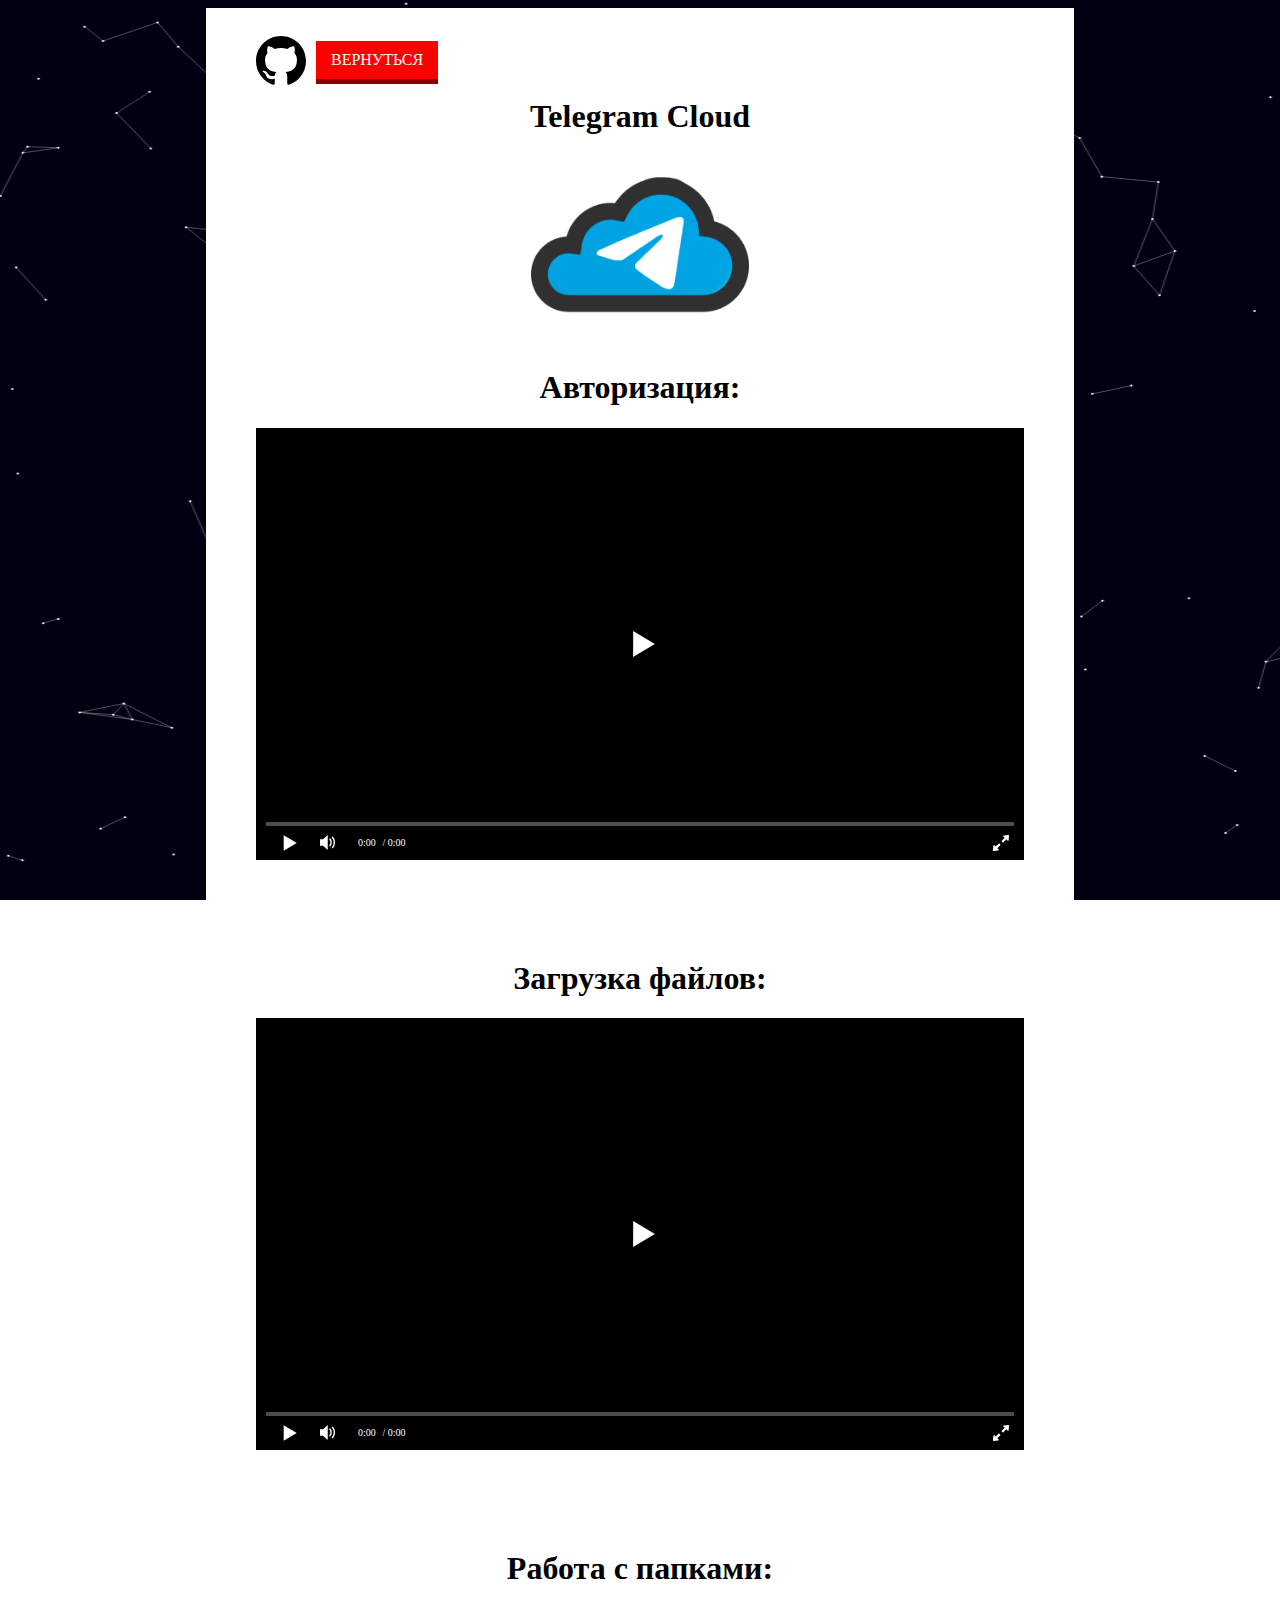
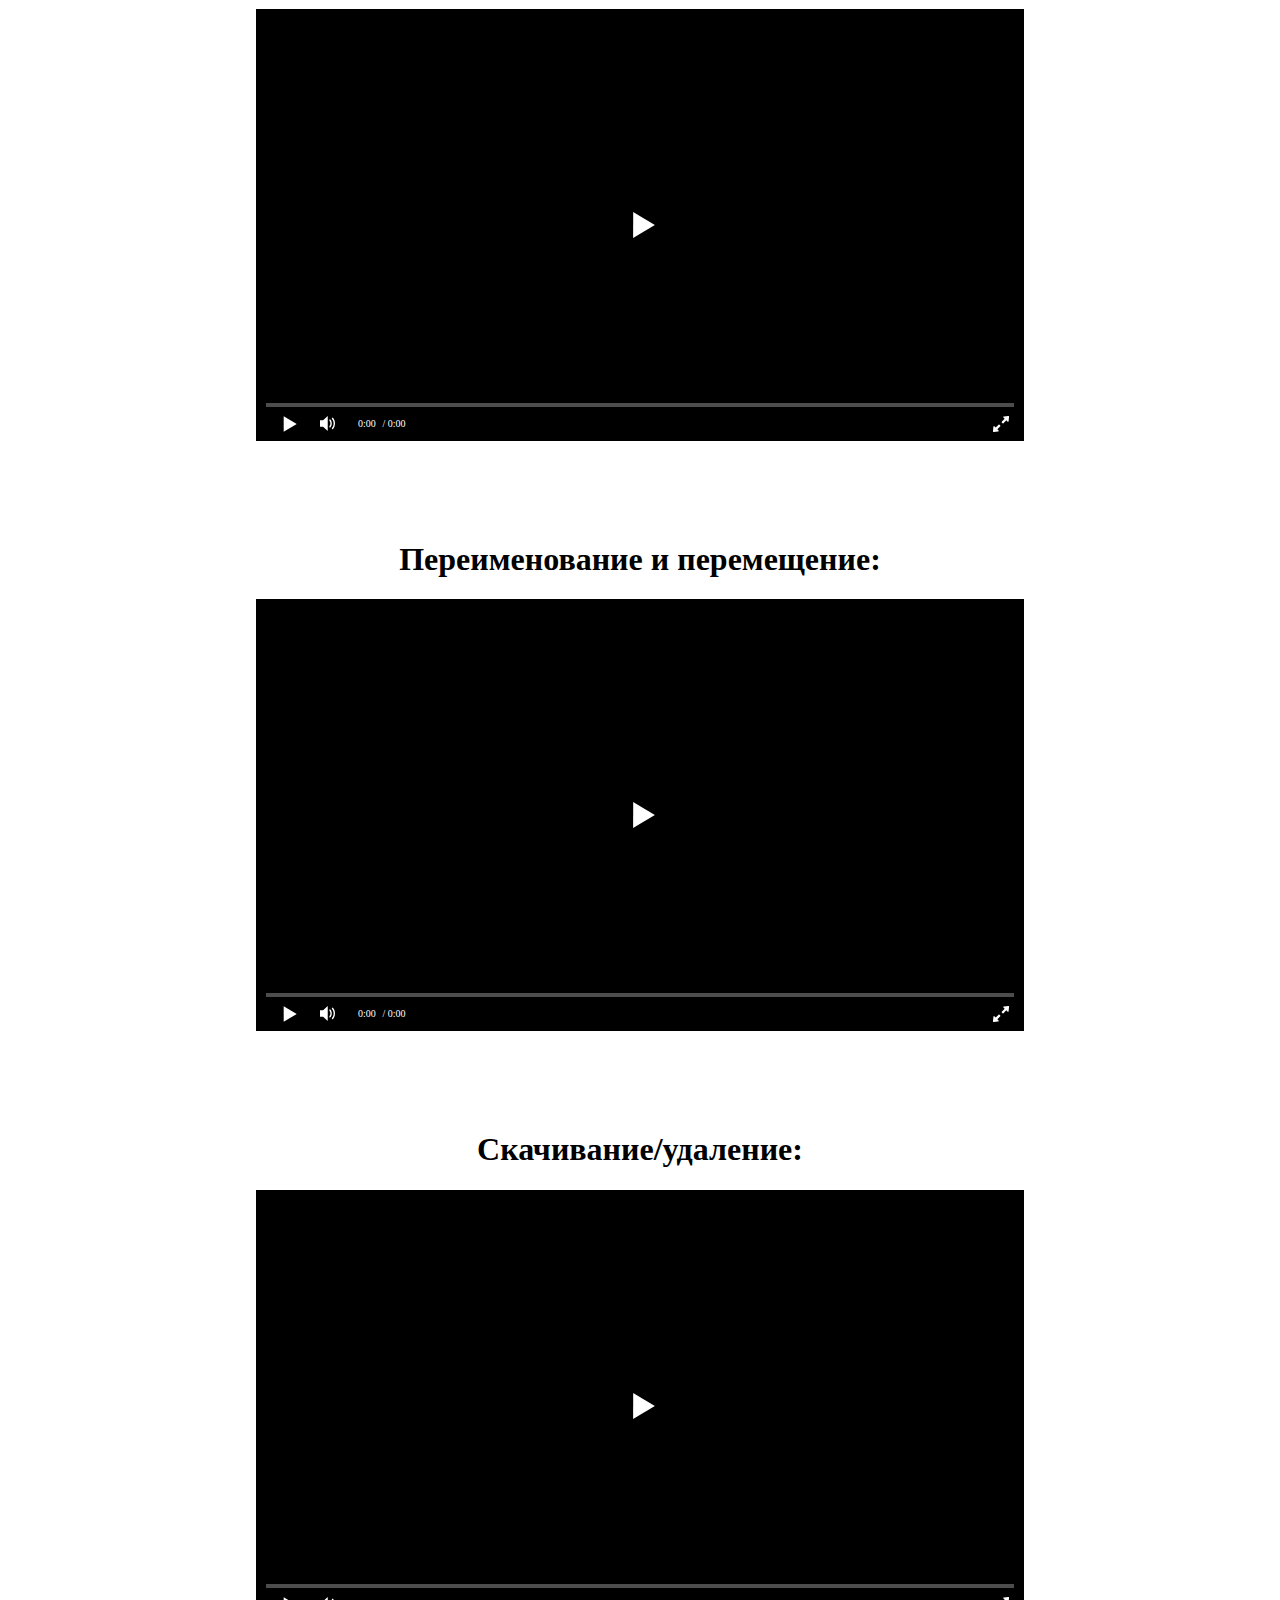
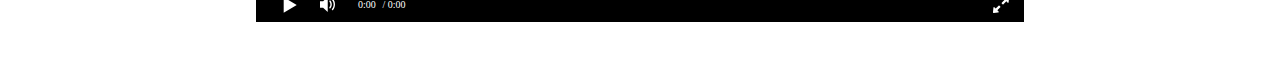
==== index.html @ c76fbf66 "Update index.html" ====
<!DOCTYPE html>
<html>
<head>
	<title>Telegram Cloud</title>
	<link rel="shortcut icon" href="TelegramCloud/Web/images/TelegramCloud.png" type="image/png">
	<link rel="stylesheet" href="docs/src/main.css">
	<script src="docs/src/playerjs.js" type="text/javascript"></script>
</head>
<body>
	<canvas id="nightsky" width="1536" height="666"></canvas>
	<div id="body">
	<p>
    	<svg xmlns="http://www.w3.org/2000/svg" width="50" height="50" viewBox="0 0 24 24"><path d="M12 0c-6.626 0-12 5.373-12 12 0 5.302 3.438 9.8 8.207 11.387.599.111.793-.261.793-.577v-2.234c-3.338.726-4.033-1.416-4.033-1.416-.546-1.387-1.333-1.756-1.333-1.756-1.089-.745.083-.729.083-.729 1.205.084 1.839 1.237 1.839 1.237 1.07 1.834 2.807 1.304 3.492.997.107-.775.418-1.305.762-1.604-2.665-.305-5.467-1.334-5.467-5.931 0-1.311.469-2.381 1.236-3.221-.124-.303-.535-1.524.117-3.176 0 0 1.008-.322 3.301 1.23.957-.266 1.983-.399 3.003-.404 1.02.005 2.047.138 3.006.404 2.291-1.552 3.297-1.23 3.297-1.23.653 1.653.242 2.874.118 3.176.77.84 1.235 1.911 1.235 3.221 0 4.609-2.807 5.624-5.479 5.921.43.372.823 1.102.823 2.222v3.293c0 .319.192.694.801.576 4.765-1.589 8.199-6.086 8.199-11.386 0-6.627-5.373-12-12-12z"/></svg>

    	<a id="href_text" href="https://github.com/SuperZombi/Telegram_Cloud">Вернуться</a>
    </p>

	<div align="center" style="margin-top: 70px;">
		<h1>Telegram Cloud</h1>
		<img src="TelegramCloud/Web/images/TelegramCloud.png">
	</div>

	<div class="element" align="center">
		<h1>Авторизация:</h1>
		<div class="player" id="player1"></div>
	</div>

	<div class="element" align="center">
		<h1>Загрузка файлов:</h1>
		<div class="player" id="player2"></div>
	</div>

	<div class="element" align="center">
		<h1>Работа с папками:</h1>
		<div class="player" id="player3"></div>
	</div>

	<div class="element" align="center">
		<h1>Переименование и перемещение:</h1>
		<div class="player" id="player4"></div>
	</div>

	<div class="element" align="center" style="margin-bottom: 50px;">
		<h1>Скачивание/удаление:</h1>
		<div class="player" id="player5"></div>
	</div>
	</div>

<script src="docs/src/main.js" type="text/javascript"></script>
</body>
</html>
---- docs/src/main.css ----
body{
	text-align: center;
}
.element{
	margin-bottom: 100px;
}
.player{
	height: 60vh;
	width: 60vw;
}
#body{
	background-color: white;
	padding-top: 20px;
	padding-left: 50px;
	padding-right: 50px;
	display: inline-block;
}
#nightsky{
	position: fixed;
	top: 0;
	left: -10%;
	width: 120%;
	height: 100%;
	z-index: -1;
	background-color: #000110;
}
img{
	width: 17vw;
	margin-bottom: -10px;
	margin-top: -20px;
}
p{
	top: 20px;
	float: left;
	position: absolute;
}
a{
	font-size: 12pt;
	position: absolute;
	top: 5px;
	margin-left: 10px;
	text-decoration: none;
	background-color: red;
	box-shadow: 0 5px 0 darkred;
	color: white;
	padding: 10px 15px;
	text-transform: uppercase;
}
a:hover{
	margin-top: 3px;
	box-shadow: 0 2px 0 darkred;
}
a:active{
	margin-top: 5px;
	background-color: darkred;
	box-shadow: 0 0px 0;
}
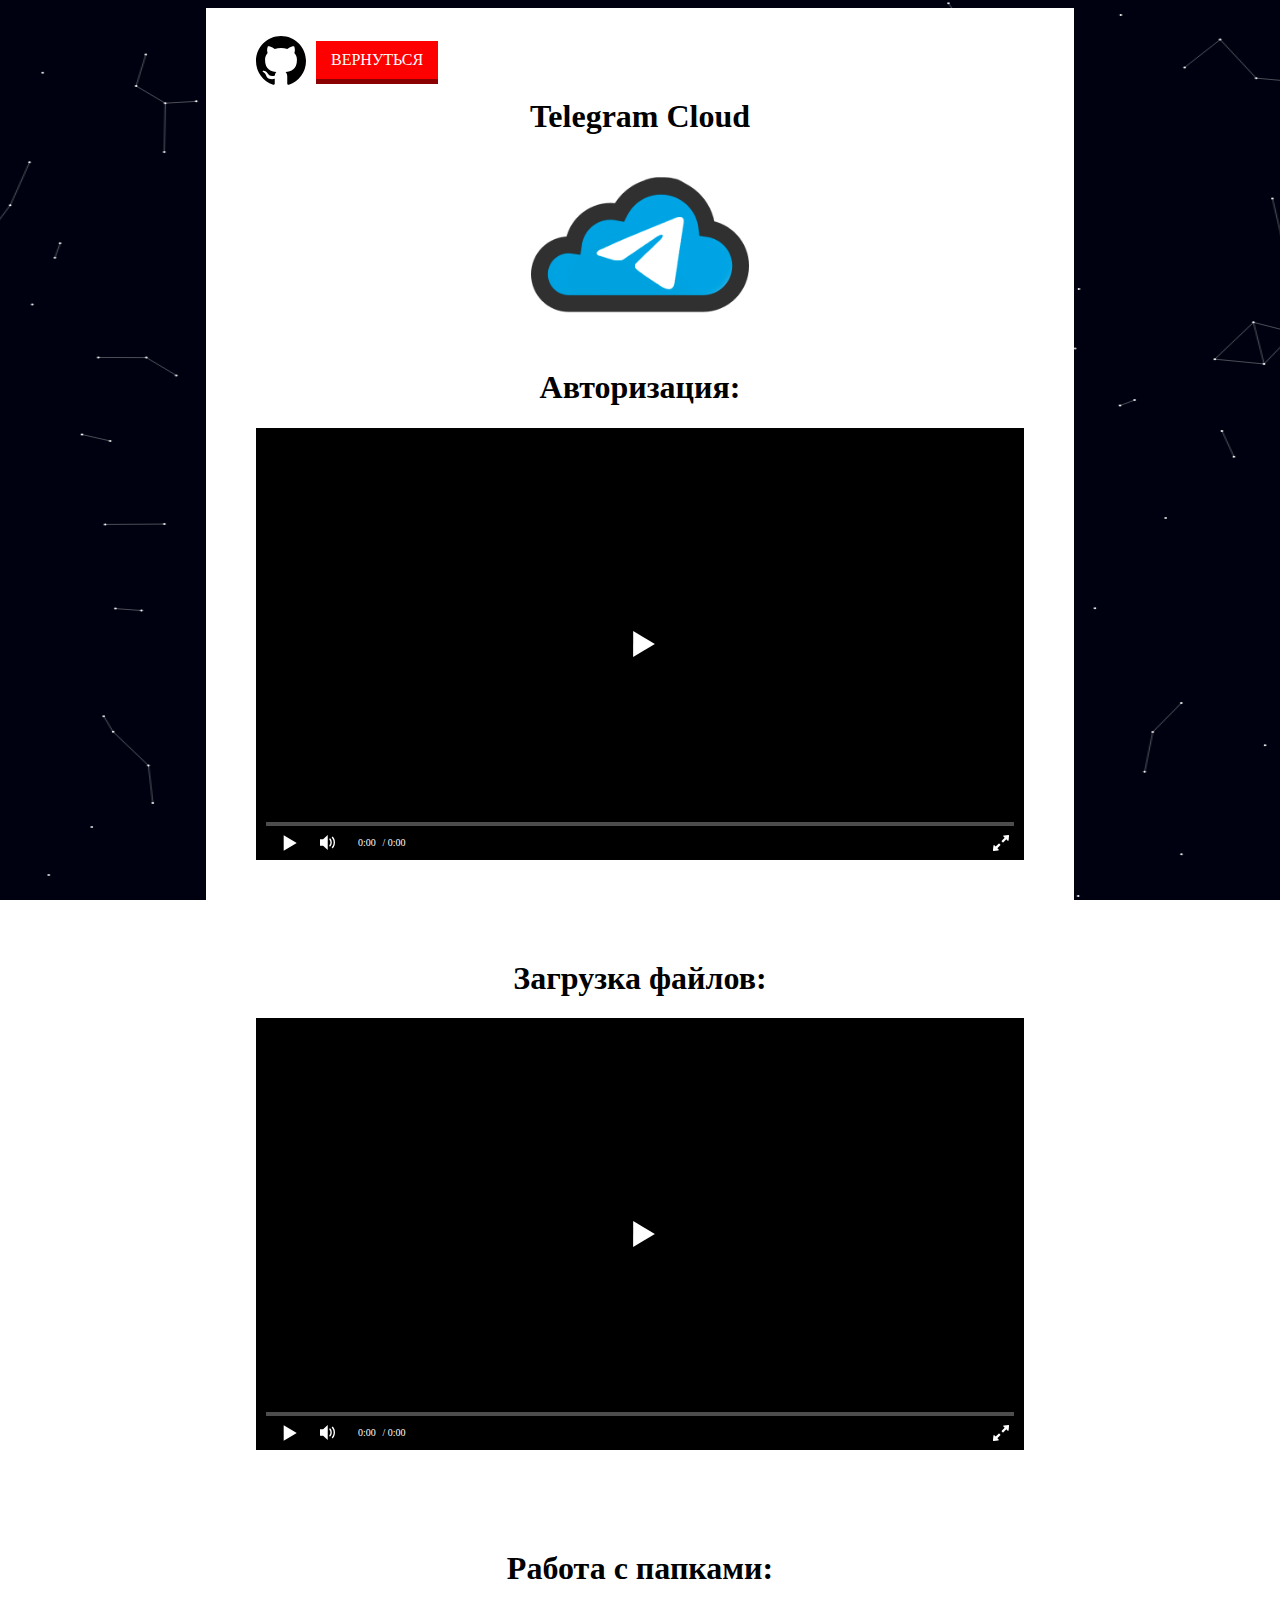
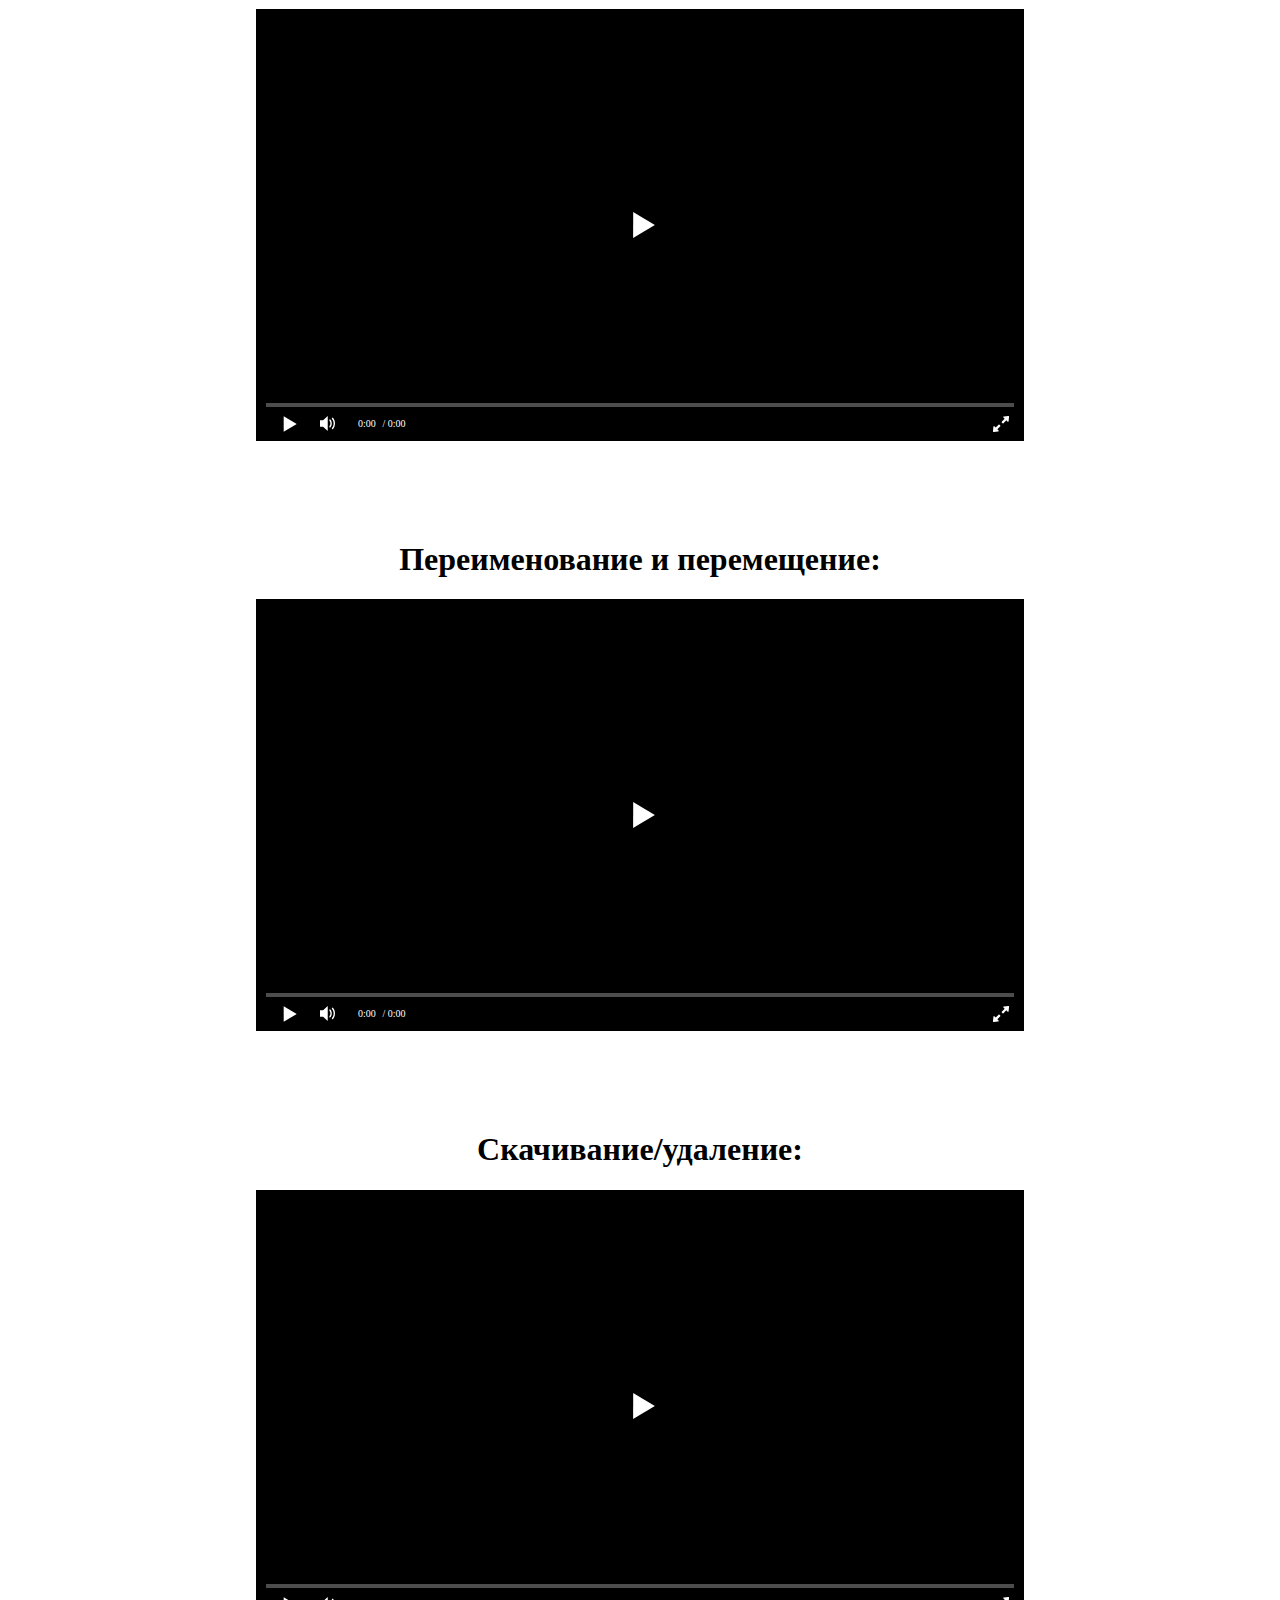
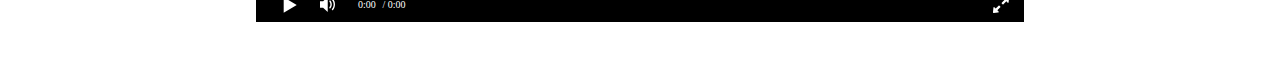
==== commit 40408360: "Update index.html" ====
--- a/index.html
+++ b/index.html
@@ -46,6 +46,13 @@
 	</div>
 	</div>
 
+<script type="text/javascript">
+	var player1 = new Playerjs({id:"player1", file:"docs/Authorization instructions.mp4"});
+	var player2 = new Playerjs({id:"player2", file:"docs/Upload your files.mp4"});
+	var player3 = new Playerjs({id:"player3", file:"docs/Работа с папками.mp4"});
+	var player4 = new Playerjs({id:"player4", file:"docs/Переименование и перемещение.mp4"});
+	var player5 = new Playerjs({id:"player5", file:"docs/Скачивание_удаление.mp4"});
+</script>
 <script src="docs/src/main.js" type="text/javascript"></script>
 </body>
 </html>
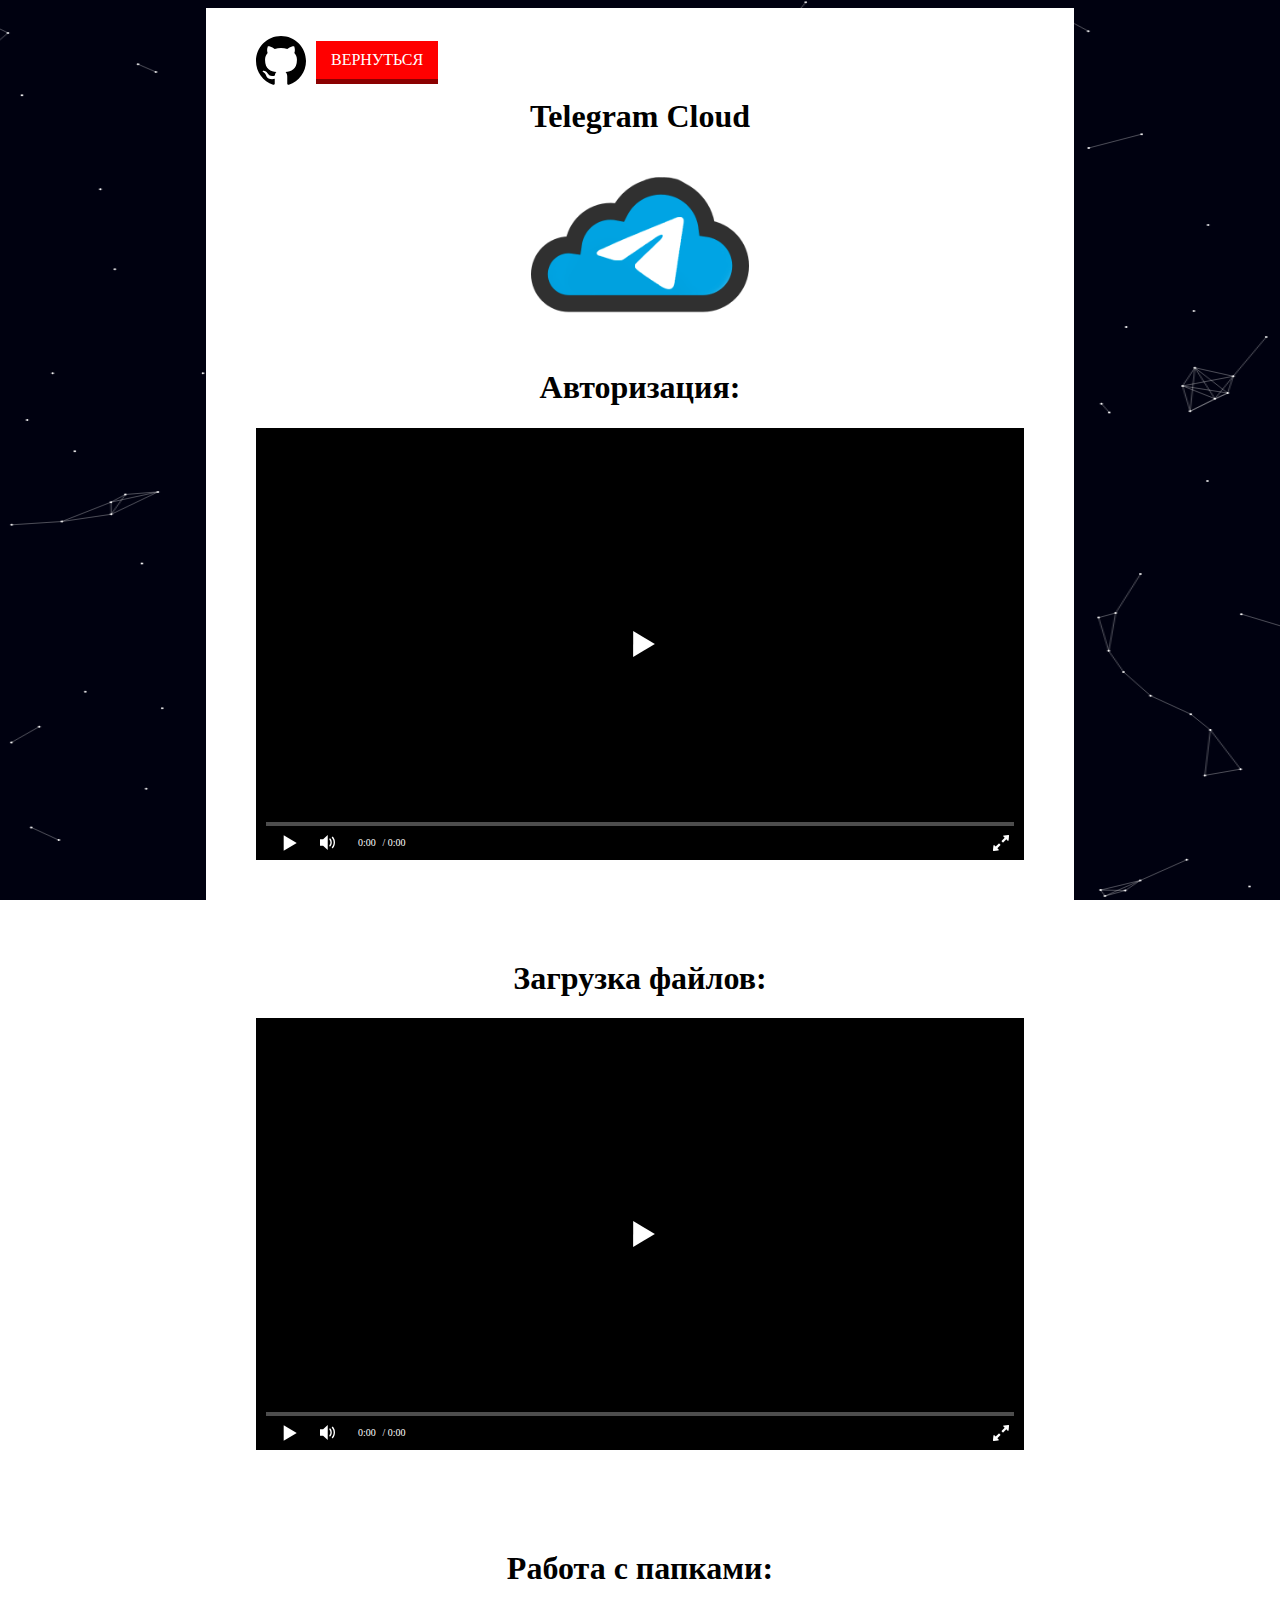
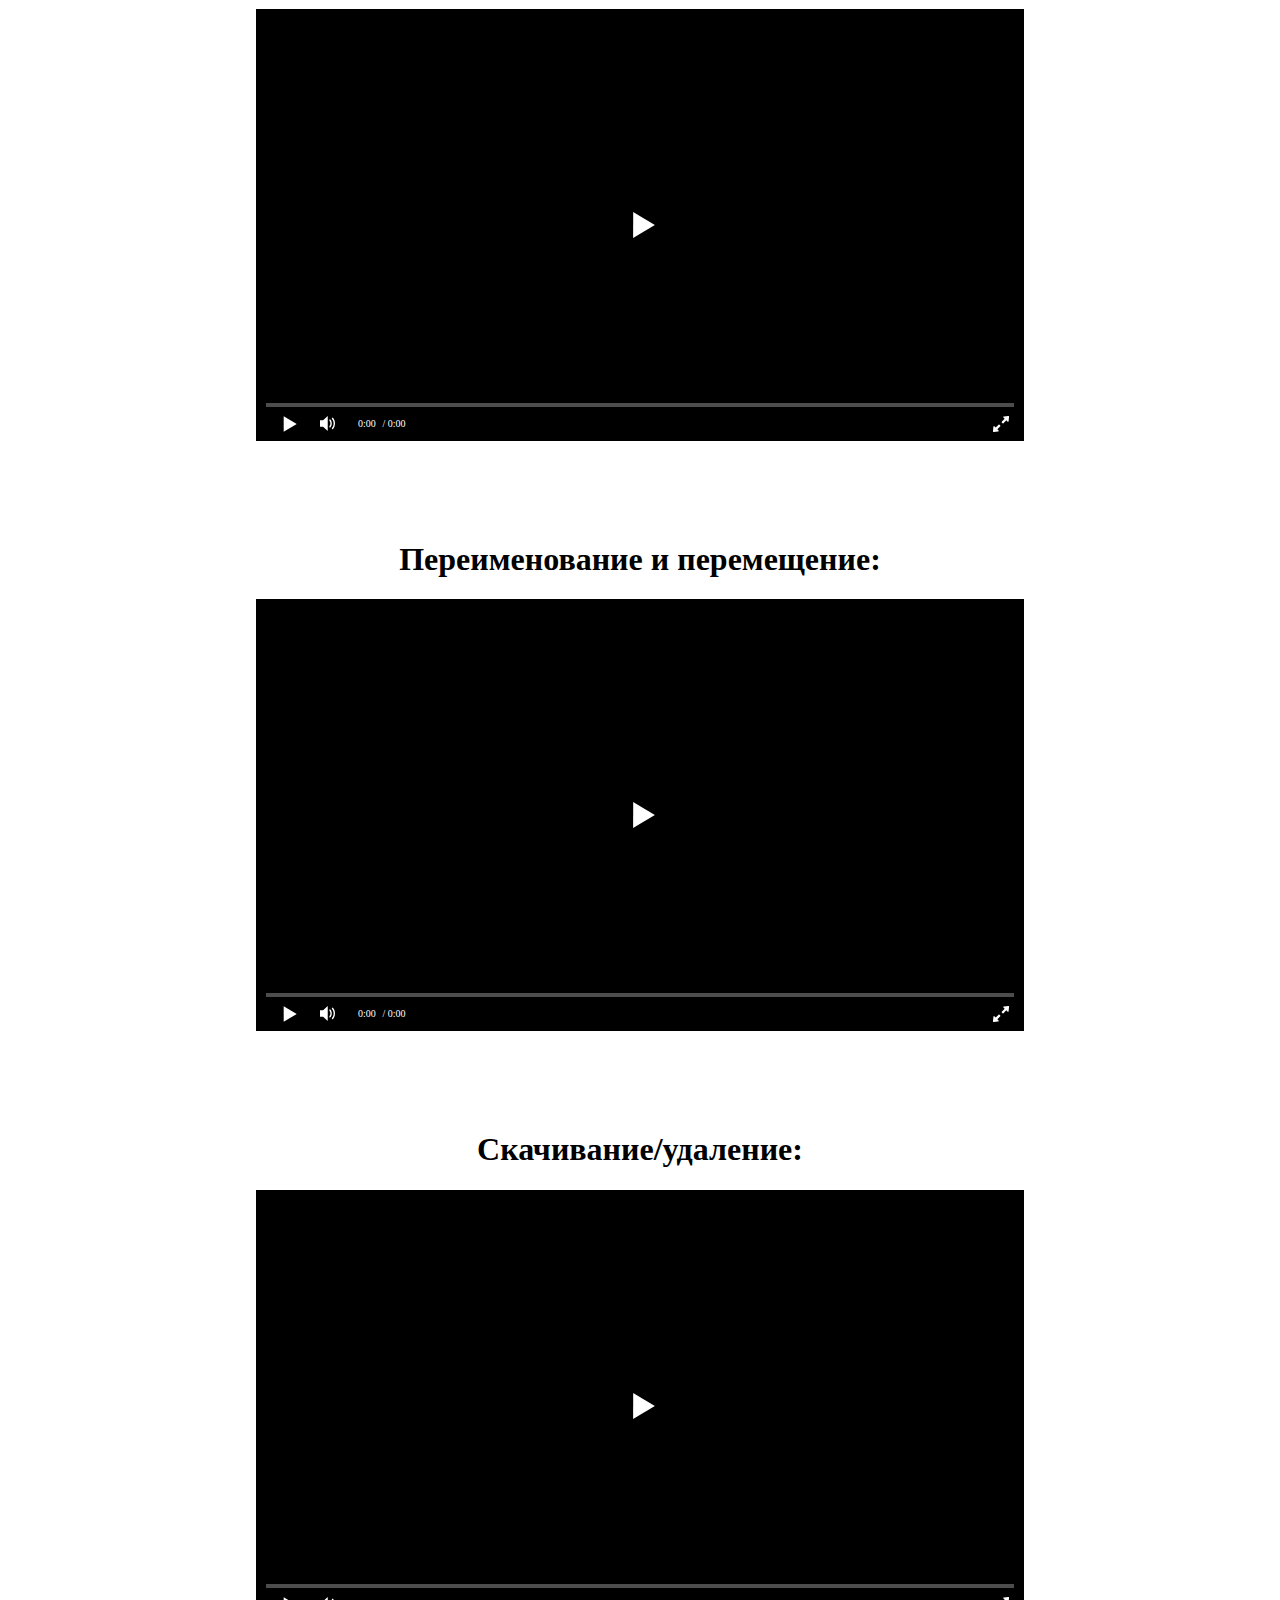
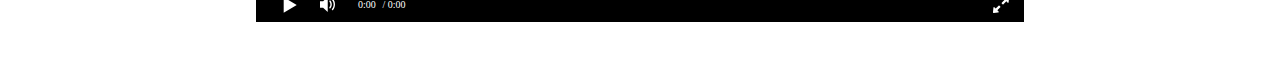
==== commit 06fd6a54: "Update index.html" ====
--- a/index.html
+++ b/index.html
@@ -51,7 +51,7 @@
 	var player2 = new Playerjs({id:"player2", file:"docs/Upload your files.mp4"});
 	var player3 = new Playerjs({id:"player3", file:"docs/Работа с папками.mp4"});
 	var player4 = new Playerjs({id:"player4", file:"docs/Переименование и перемещение.mp4"});
-	var player5 = new Playerjs({id:"player5", file:"docs/Скачивание_удаление.mp4"});
+	var player5 = new Playerjs({id:"player5", file:"https://github.com/SuperZombi/Telegram_Cloud/blob/main/docs/Скачивание_удаление.mp4"});
 </script>
 <script src="docs/src/main.js" type="text/javascript"></script>
 </body>
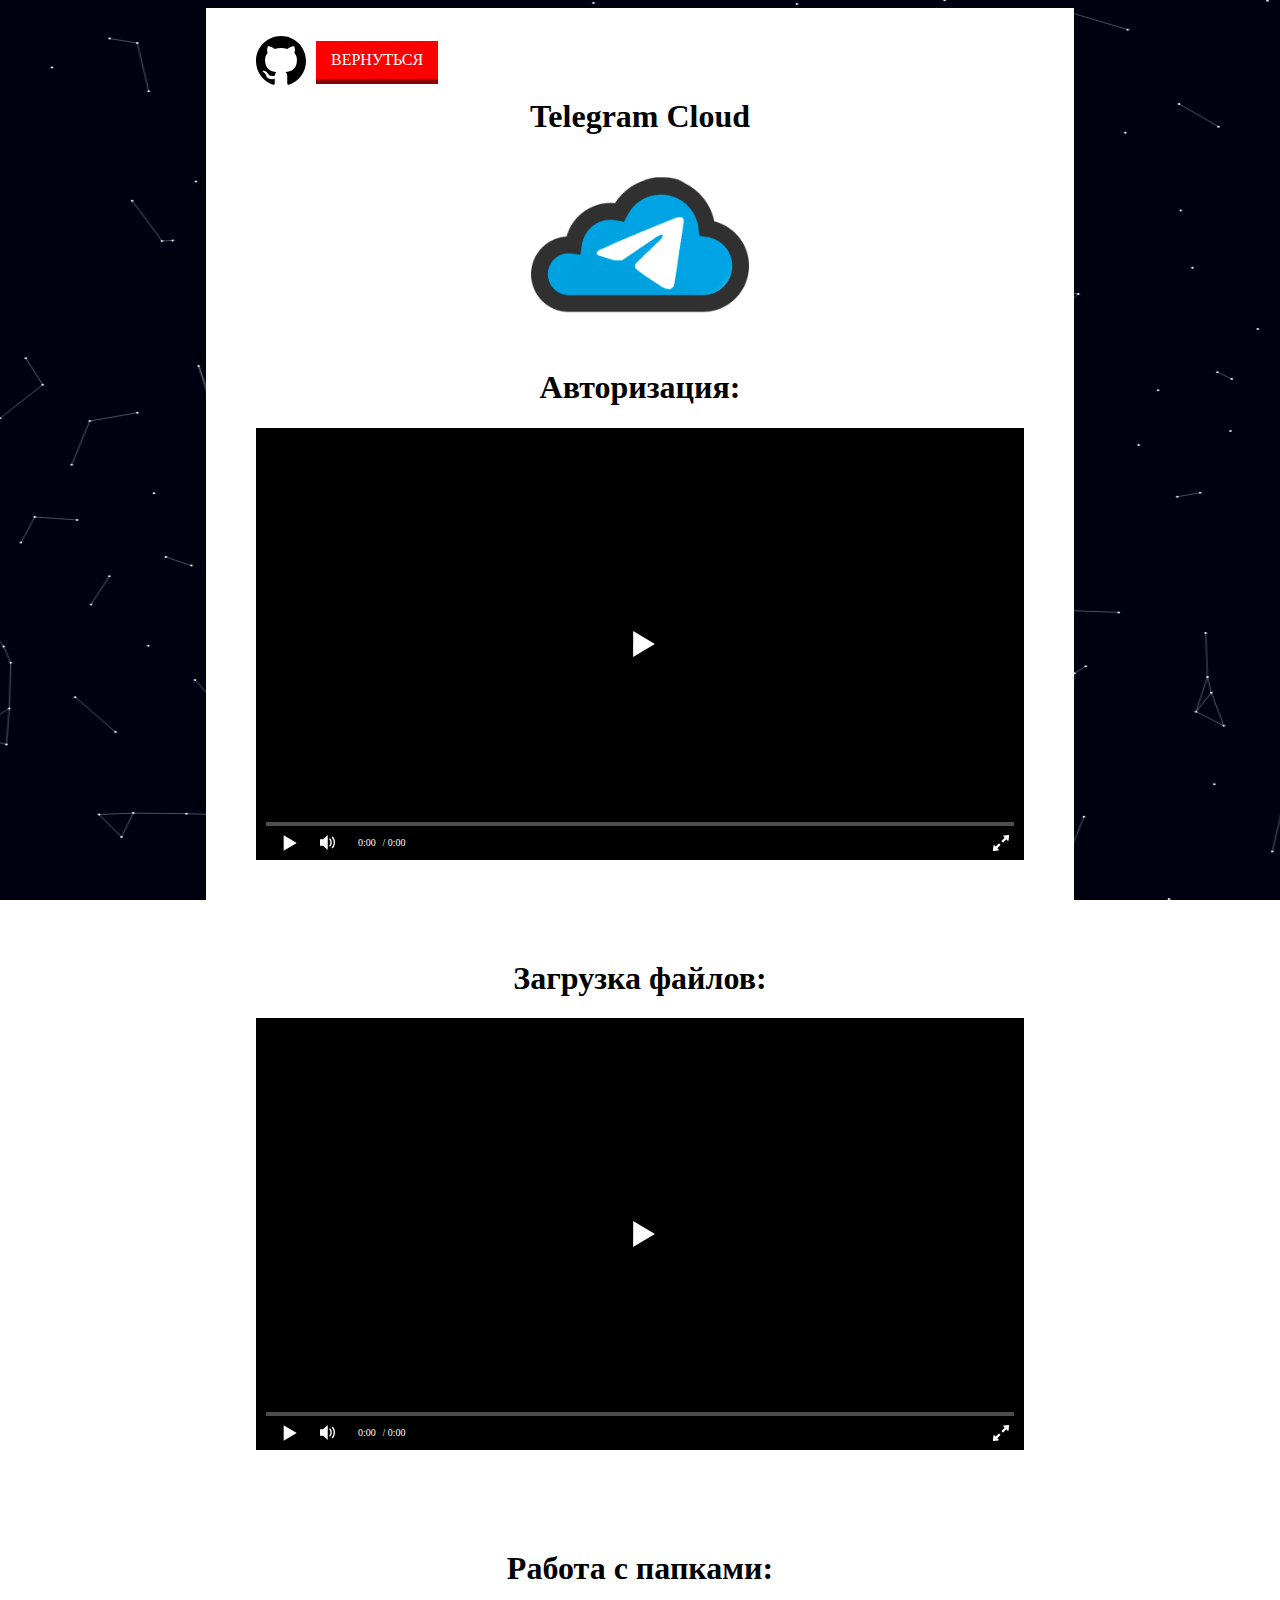
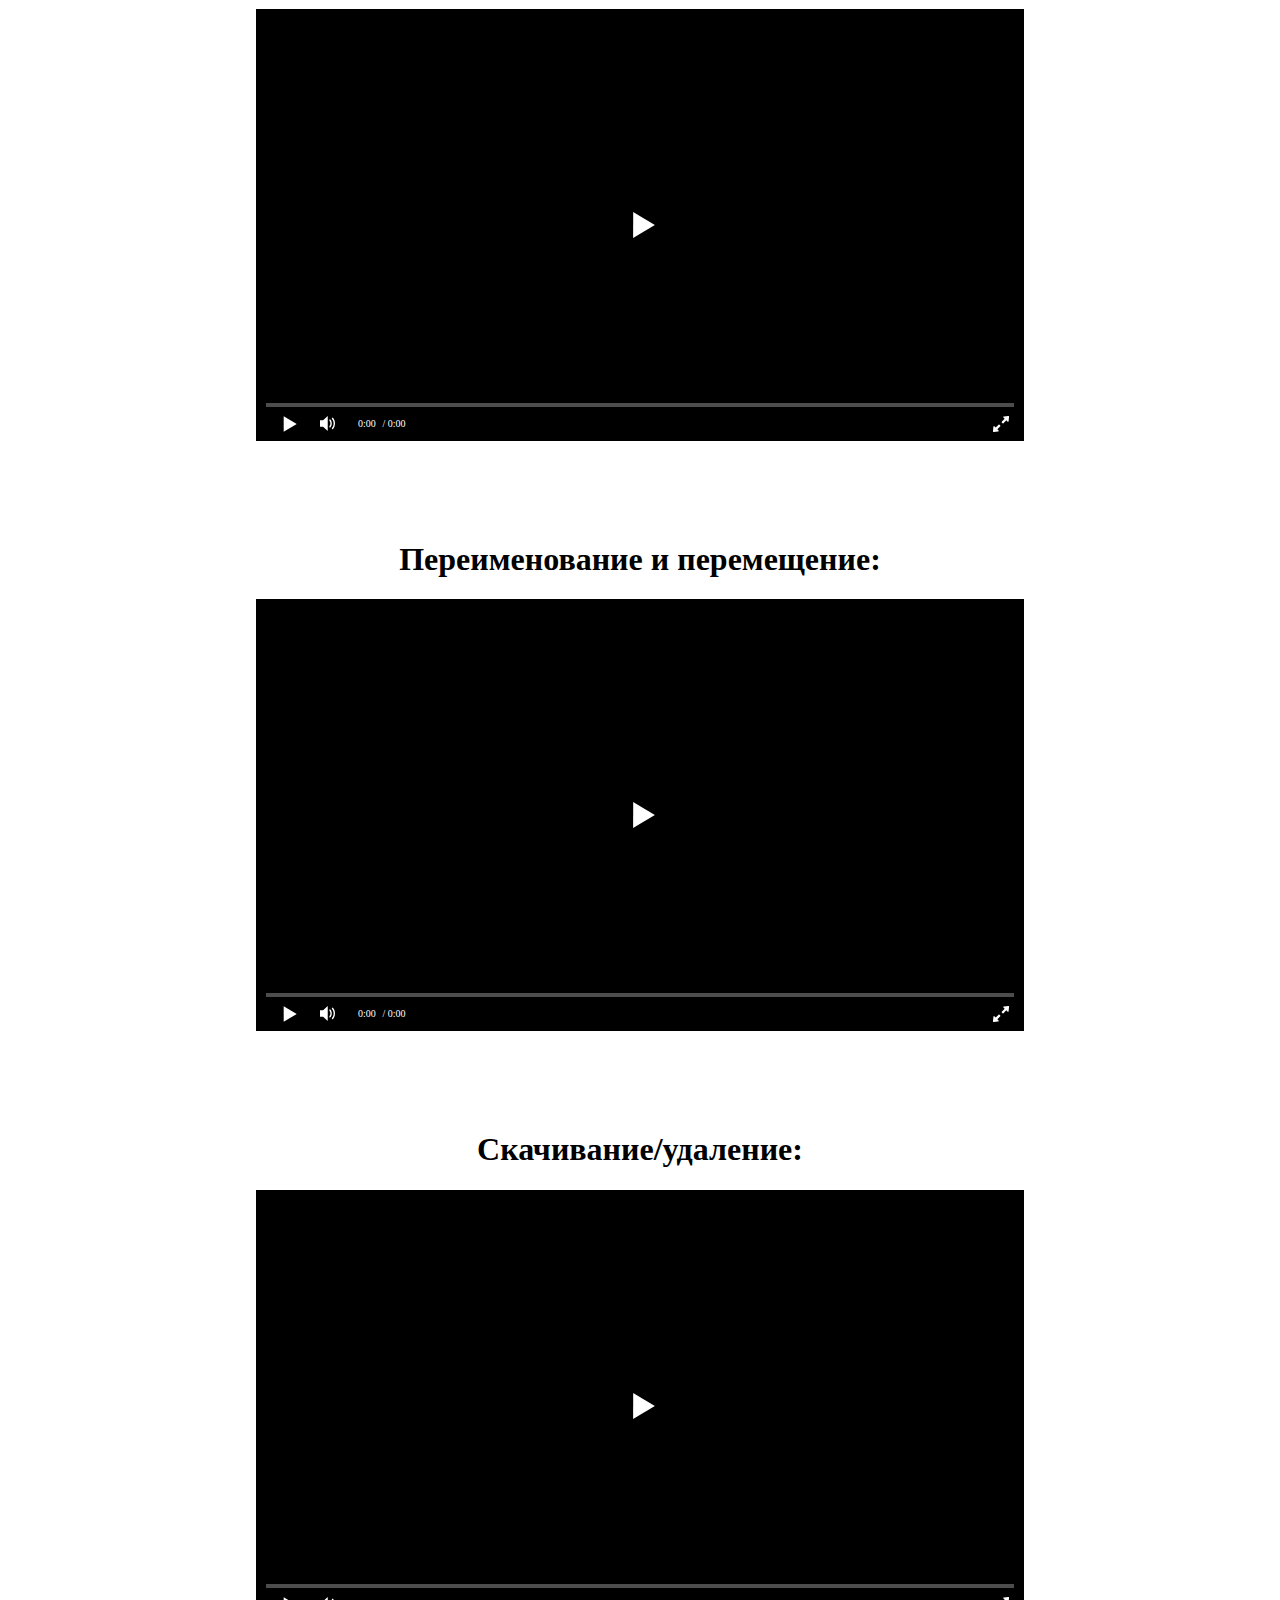
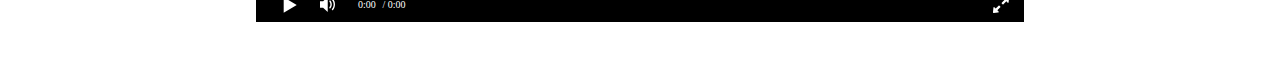
==== commit 0999c181: "Update index.html" ====
--- a/index.html
+++ b/index.html
@@ -51,7 +51,7 @@
 	var player2 = new Playerjs({id:"player2", file:"docs/Upload your files.mp4"});
 	var player3 = new Playerjs({id:"player3", file:"docs/Работа с папками.mp4"});
 	var player4 = new Playerjs({id:"player4", file:"docs/Переименование и перемещение.mp4"});
-	var player5 = new Playerjs({id:"player5", file:"https://github.com/SuperZombi/Telegram_Cloud/blob/main/docs/Скачивание_удаление.mp4"});
+	var player5 = new Playerjs({id:"player5", file:"docs/Скачивание_удаление.mp4"});
 </script>
 <script src="docs/src/main.js" type="text/javascript"></script>
 </body>
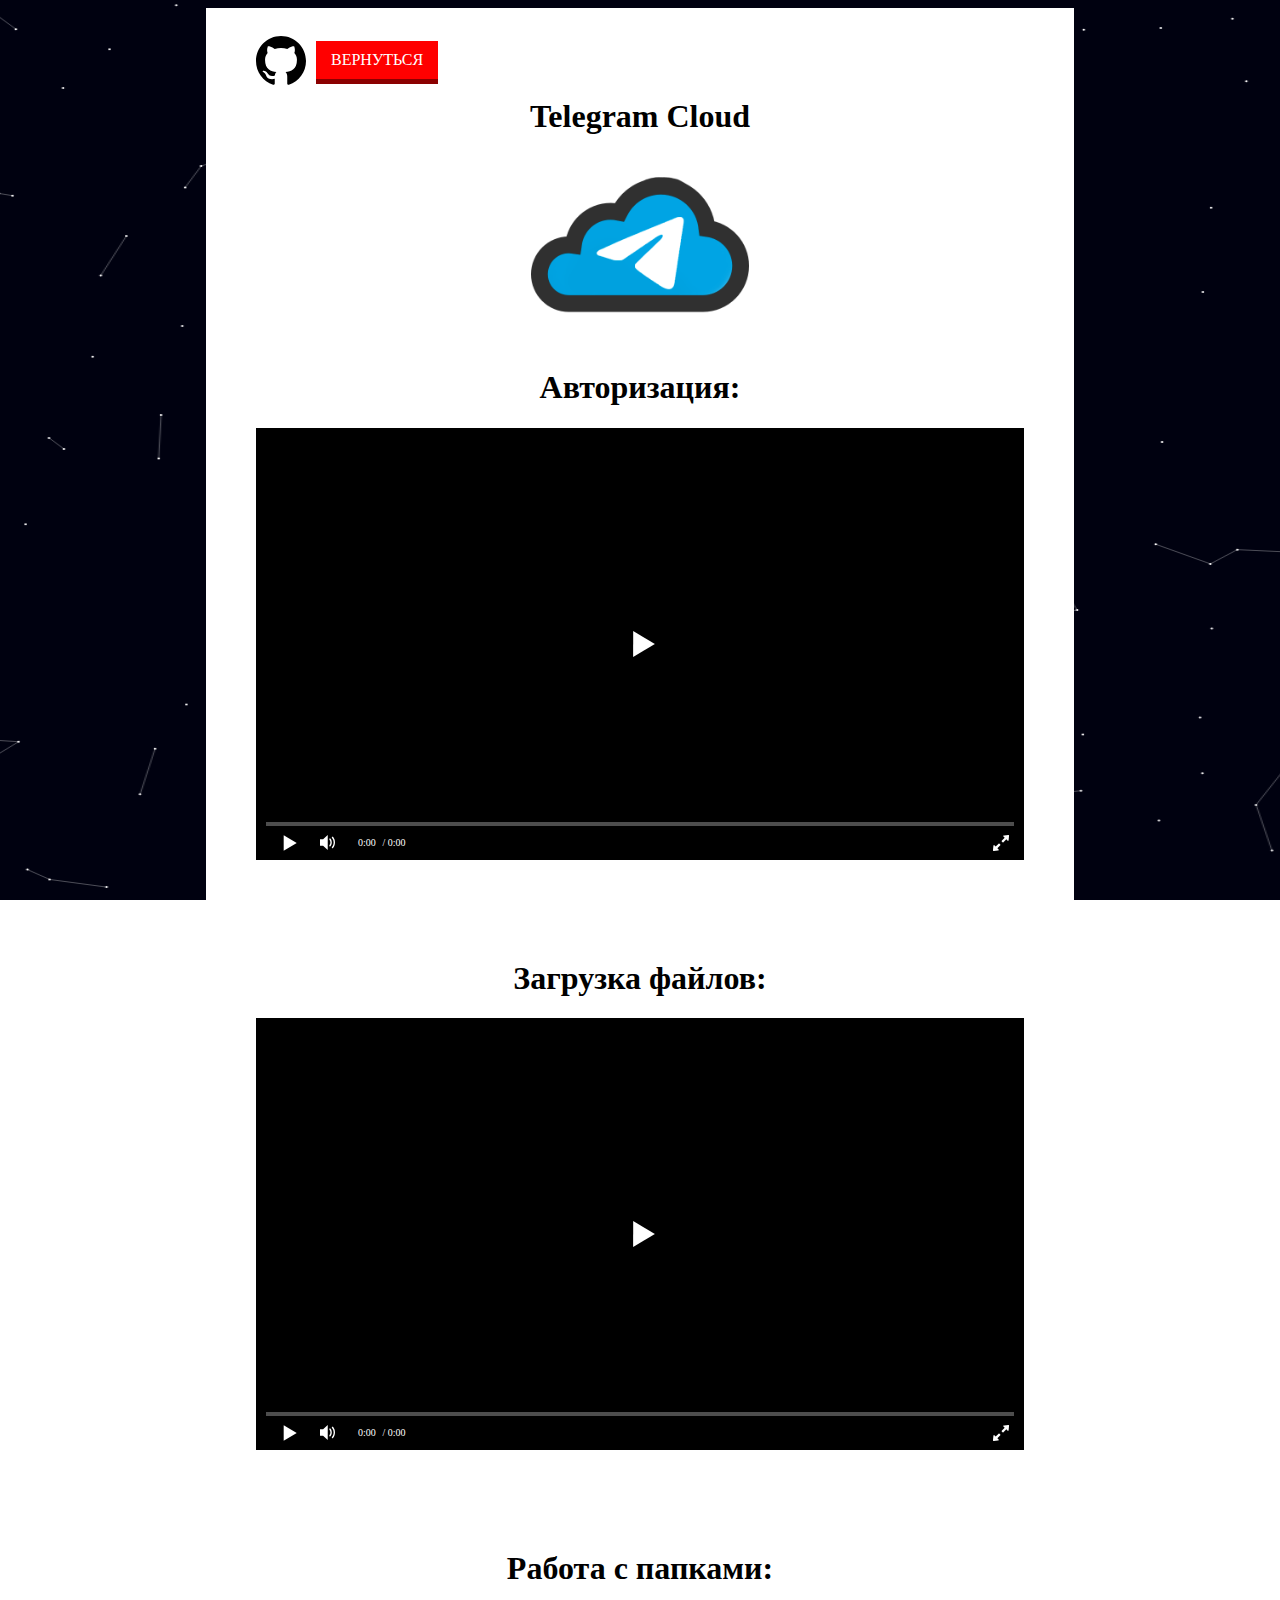
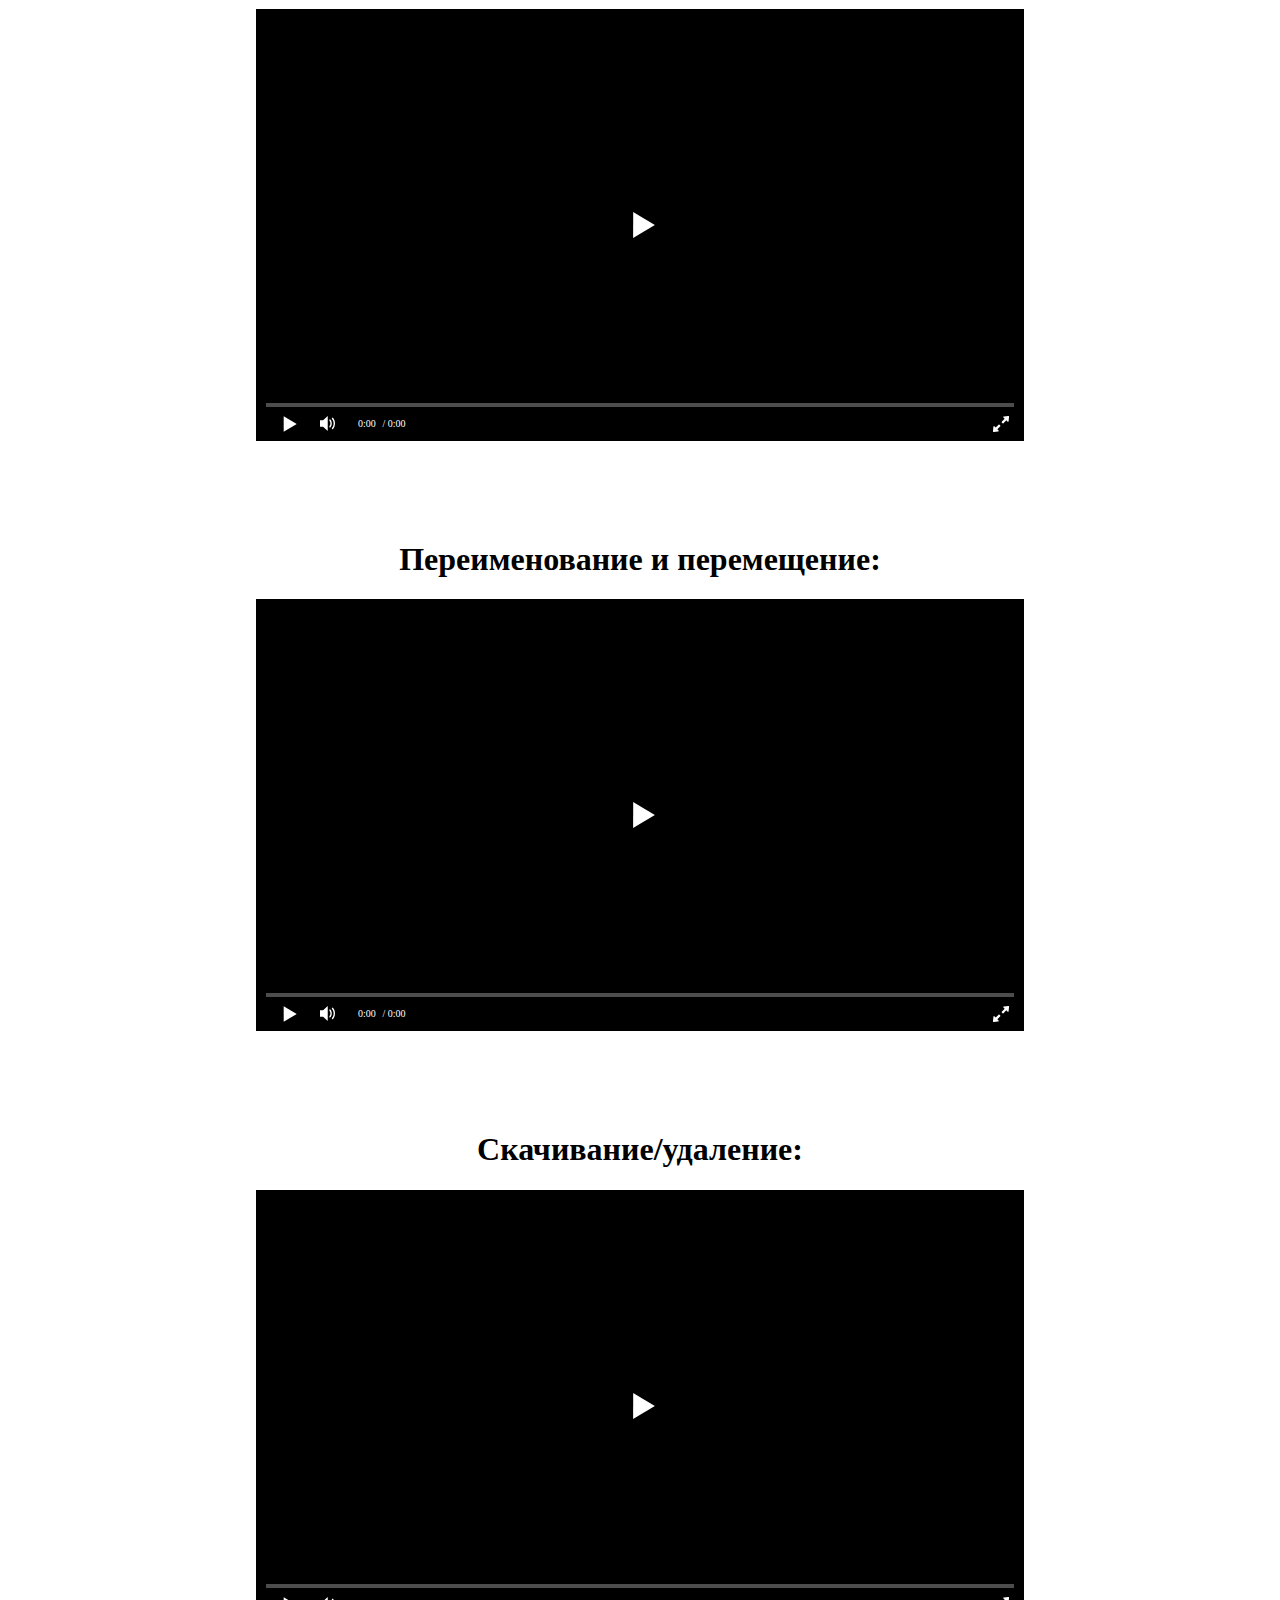
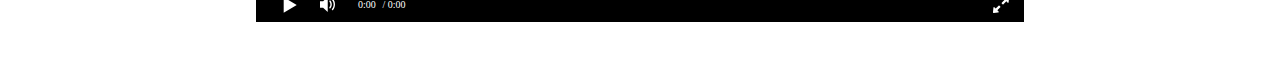
==== commit b683dd01: "Update index.html" ====
--- a/index.html
+++ b/index.html
@@ -47,8 +47,8 @@
 	</div>
 
 <script type="text/javascript">
-	var player1 = new Playerjs({id:"player1", file:"docs/Authorization instructions.mp4"});
-	var player2 = new Playerjs({id:"player2", file:"docs/Upload your files.mp4"});
+	var player1 = new Playerjs({id:"player1", file:"https://github.com/SuperZombi/Telegram_Cloud/blob/main/docs/Authorization_instructions.mp4"});
+	var player2 = new Playerjs({id:"player2", file:"https://github.com/SuperZombi/Telegram_Cloud/blob/main/docs/Upload_your_files.mp4"});
 	var player3 = new Playerjs({id:"player3", file:"docs/Работа с папками.mp4"});
 	var player4 = new Playerjs({id:"player4", file:"docs/Переименование и перемещение.mp4"});
 	var player5 = new Playerjs({id:"player5", file:"docs/Скачивание_удаление.mp4"});
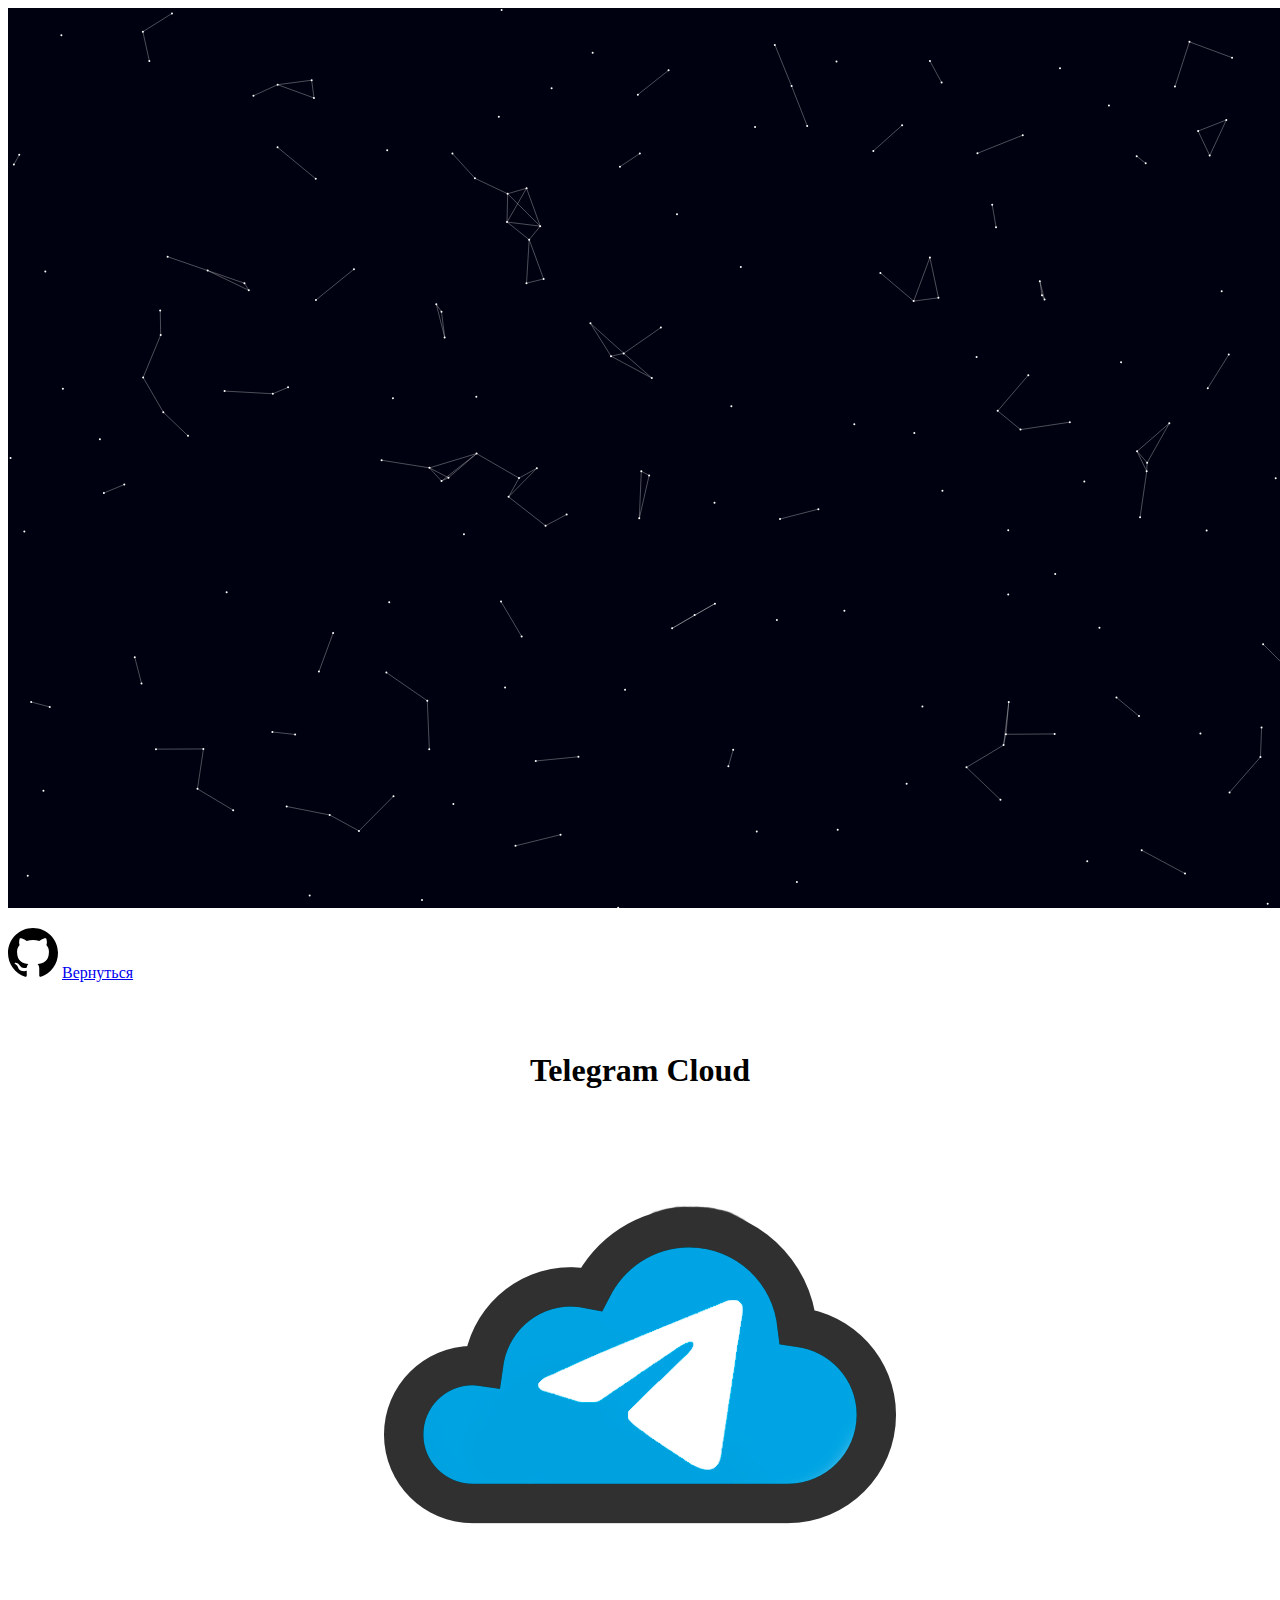
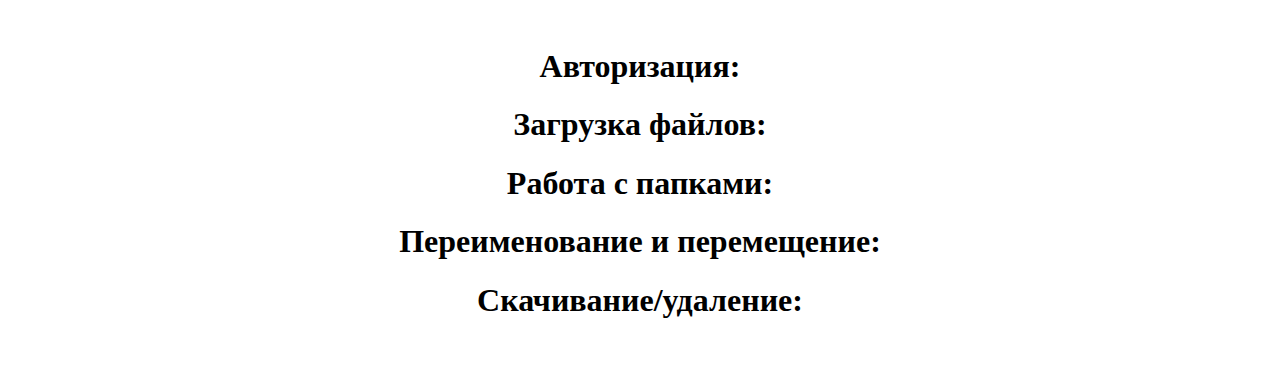
==== commit 8bdfb453: "Update index.html" ====
--- a/index.html
+++ b/index.html
@@ -2,9 +2,9 @@
 <html>
 <head>
 	<title>Telegram Cloud</title>
-	<link rel="shortcut icon" href="TelegramCloud/Web/images/TelegramCloud.png" type="image/png">
-	<link rel="stylesheet" href="docs/src/main.css">
-	<script src="docs/src/playerjs.js" type="text/javascript"></script>
+	<link rel="shortcut icon" href="../TelegramCloud/Web/images/TelegramCloud.png" type="image/png">
+	<link rel="stylesheet" href="src/main.css">
+	<script src="src/playerjs.js" type="text/javascript"></script>
 </head>
 <body>
 	<canvas id="nightsky" width="1536" height="666"></canvas>
@@ -17,7 +17,7 @@
 
 	<div align="center" style="margin-top: 70px;">
 		<h1>Telegram Cloud</h1>
-		<img src="TelegramCloud/Web/images/TelegramCloud.png">
+		<img src="../TelegramCloud/Web/images/TelegramCloud.png">
 	</div>
 
 	<div class="element" align="center">
@@ -47,8 +47,8 @@
 	</div>
 
 <script type="text/javascript">
-	var player1 = new Playerjs({id:"player1", file:"https://github.com/SuperZombi/Telegram_Cloud/blob/main/docs/Authorization_instructions.mp4"});
-	var player2 = new Playerjs({id:"player2", file:"https://github.com/SuperZombi/Telegram_Cloud/blob/main/docs/Upload_your_files.mp4"});
+	var player1 = new Playerjs({id:"player1", file:"Authorization_instructions.mp4"});
+	var player2 = new Playerjs({id:"player2", file:"Upload_your_files.mp4"});
 	var player3 = new Playerjs({id:"player3", file:"docs/Работа с папками.mp4"});
 	var player4 = new Playerjs({id:"player4", file:"docs/Переименование и перемещение.mp4"});
 	var player5 = new Playerjs({id:"player5", file:"docs/Скачивание_удаление.mp4"});
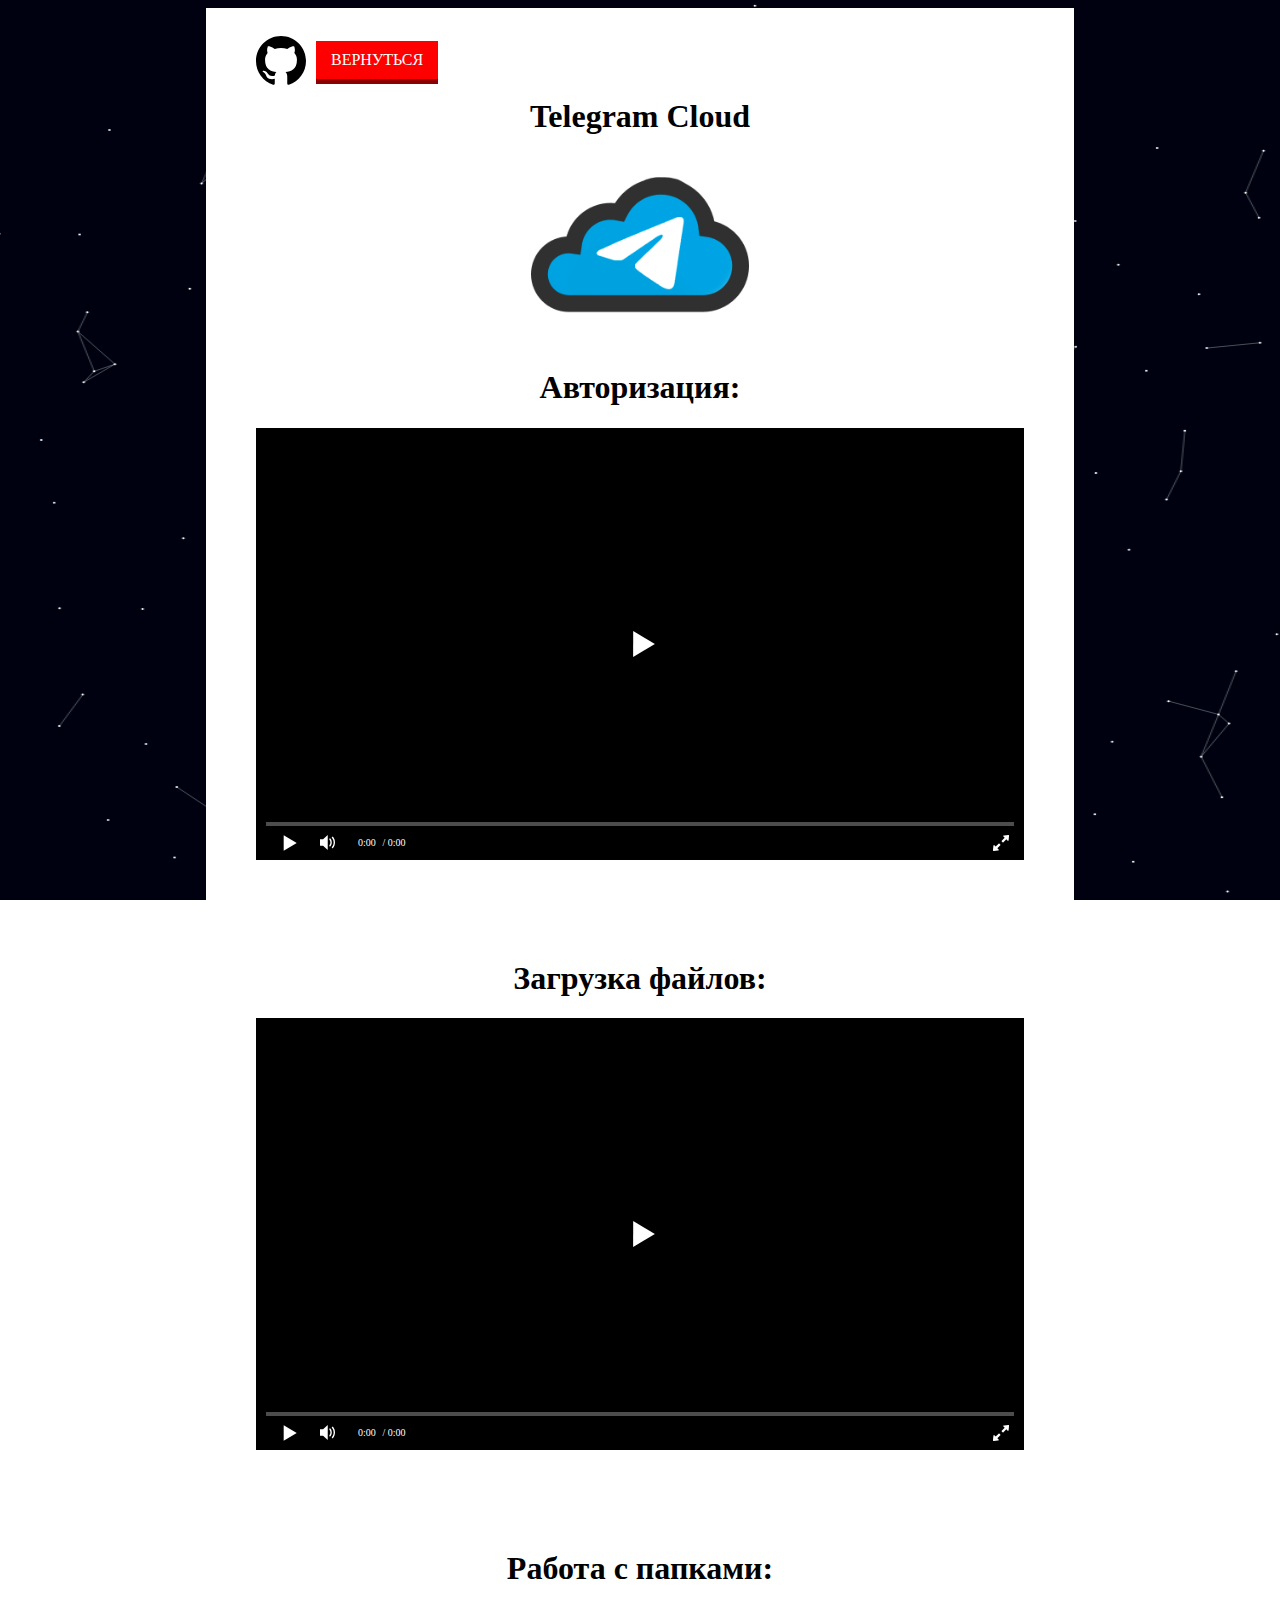
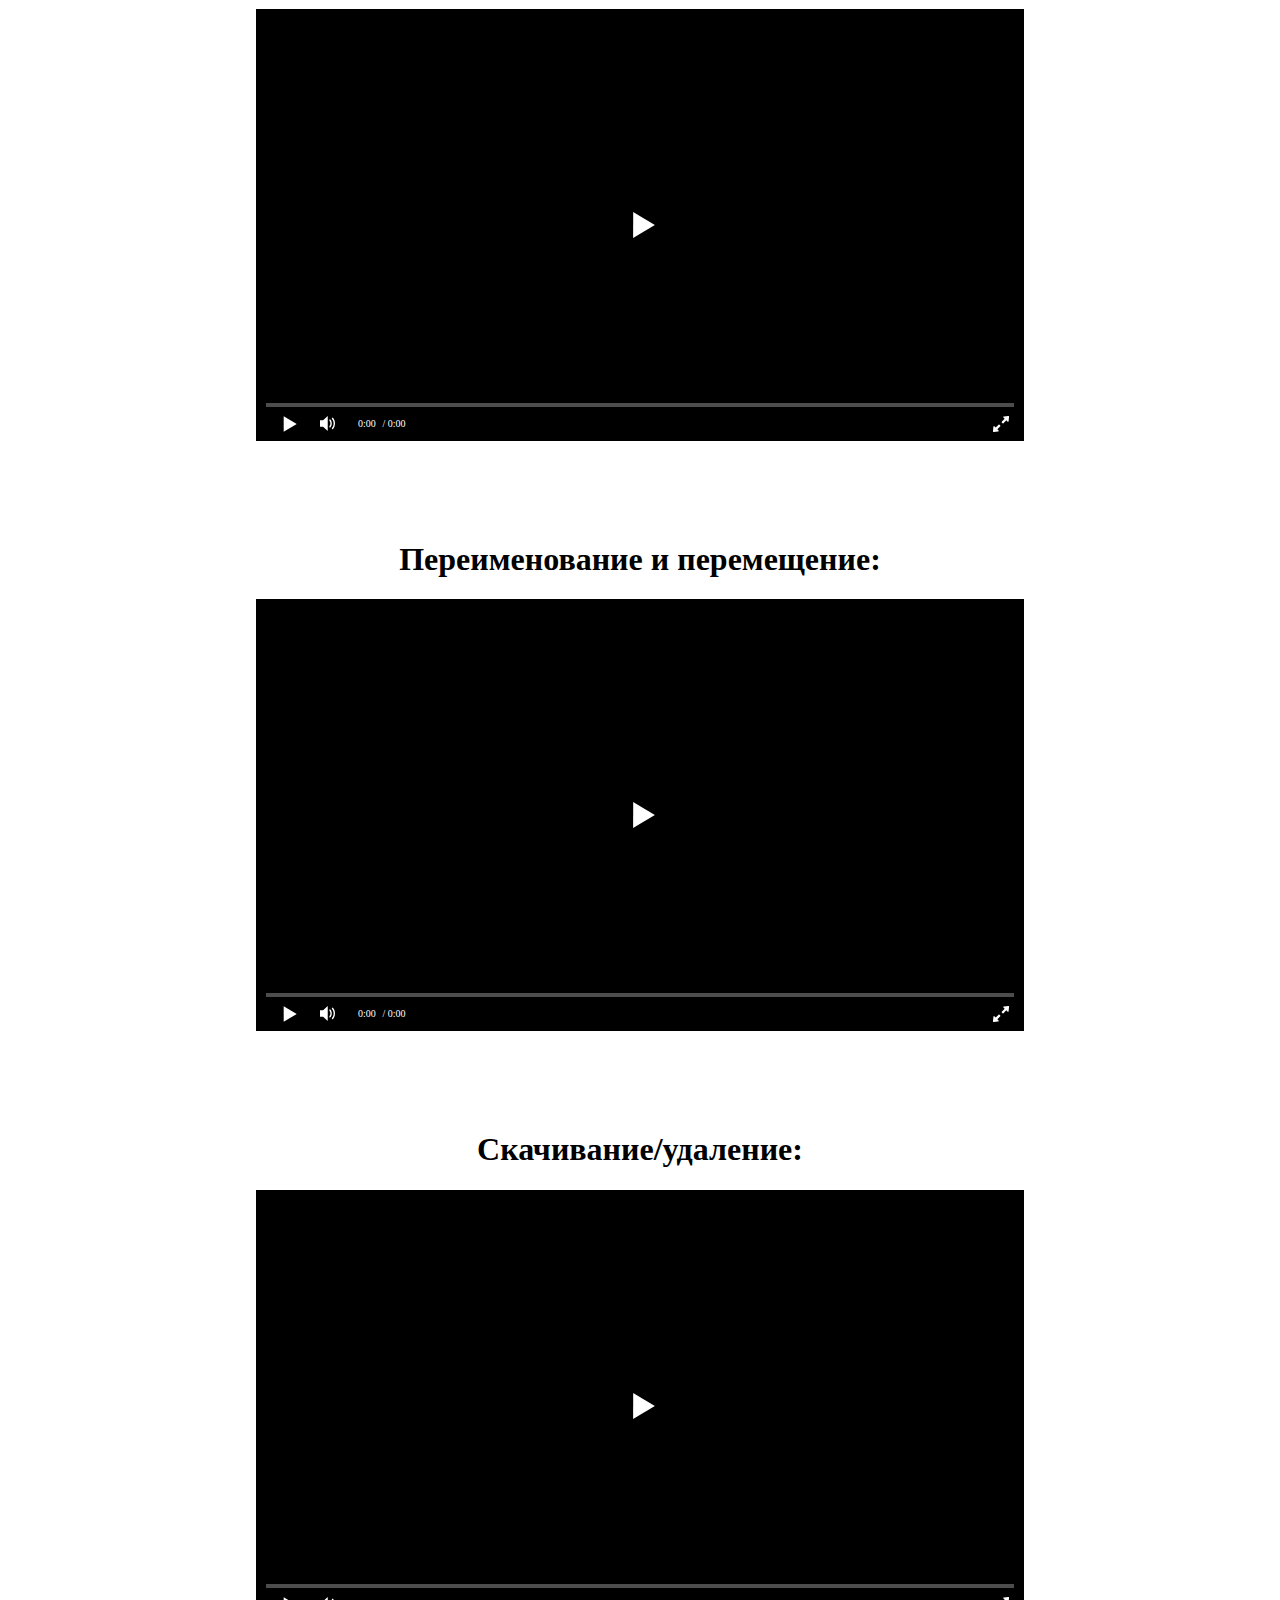
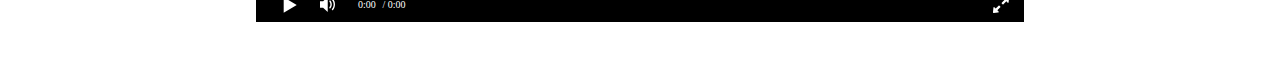
==== commit 9ba22944: "Update index.html" ====
--- a/index.html
+++ b/index.html
@@ -2,9 +2,9 @@
 <html>
 <head>
 	<title>Telegram Cloud</title>
-	<link rel="shortcut icon" href="../TelegramCloud/Web/images/TelegramCloud.png" type="image/png">
-	<link rel="stylesheet" href="src/main.css">
-	<script src="src/playerjs.js" type="text/javascript"></script>
+	<link rel="shortcut icon" href="TelegramCloud/Web/images/TelegramCloud.png" type="image/png">
+	<link rel="stylesheet" href="docs/src/main.css">
+	<script src="docs/src/playerjs.js" type="text/javascript"></script>
 </head>
 <body>
 	<canvas id="nightsky" width="1536" height="666"></canvas>
@@ -17,7 +17,7 @@
 
 	<div align="center" style="margin-top: 70px;">
 		<h1>Telegram Cloud</h1>
-		<img src="../TelegramCloud/Web/images/TelegramCloud.png">
+		<img src="TelegramCloud/Web/images/TelegramCloud.png">
 	</div>
 
 	<div class="element" align="center">
@@ -47,8 +47,8 @@
 	</div>
 
 <script type="text/javascript">
-	var player1 = new Playerjs({id:"player1", file:"Authorization_instructions.mp4"});
-	var player2 = new Playerjs({id:"player2", file:"Upload_your_files.mp4"});
+	var player1 = new Playerjs({id:"player1", file:"docs/Authorization_instructions.mp4"});
+	var player2 = new Playerjs({id:"player2", file:"docs/Upload_your_files.mp4"});
 	var player3 = new Playerjs({id:"player3", file:"docs/Работа с папками.mp4"});
 	var player4 = new Playerjs({id:"player4", file:"docs/Переименование и перемещение.mp4"});
 	var player5 = new Playerjs({id:"player5", file:"docs/Скачивание_удаление.mp4"});
--- a/docs/src/main.css
+++ b/docs/src/main.css
@@ -0,0 +1,57 @@
+body{
+	text-align: center;
+}
+.element{
+	margin-bottom: 100px;
+}
+.player{
+	height: 60vh;
+	width: 60vw;
+}
+#body{
+	background-color: white;
+	padding-top: 20px;
+	padding-left: 50px;
+	padding-right: 50px;
+	display: inline-block;
+}
+#nightsky{
+	position: fixed;
+	top: 0;
+	left: -10%;
+	width: 120%;
+	height: 100%;
+	z-index: -1;
+	background-color: #000110;
+}
+img{
+	width: 17vw;
+	margin-bottom: -10px;
+	margin-top: -20px;
+}
+p{
+	top: 20px;
+	float: left;
+	position: absolute;
+}
+a{
+	font-size: 12pt;
+	position: absolute;
+	top: 5px;
+	margin-left: 10px;
+	text-decoration: none;
+	background-color: red;
+	box-shadow: 0 5px 0 darkred;
+	color: white;
+	padding: 10px 15px;
+	text-transform: uppercase;
+}
+a:hover{
+	margin-top: 3px;
+	box-shadow: 0 2px 0 darkred;
+}
+a:active{
+	margin-top: 5px;
+	background-color: darkred;
+	box-shadow: 0 0px 0;
+}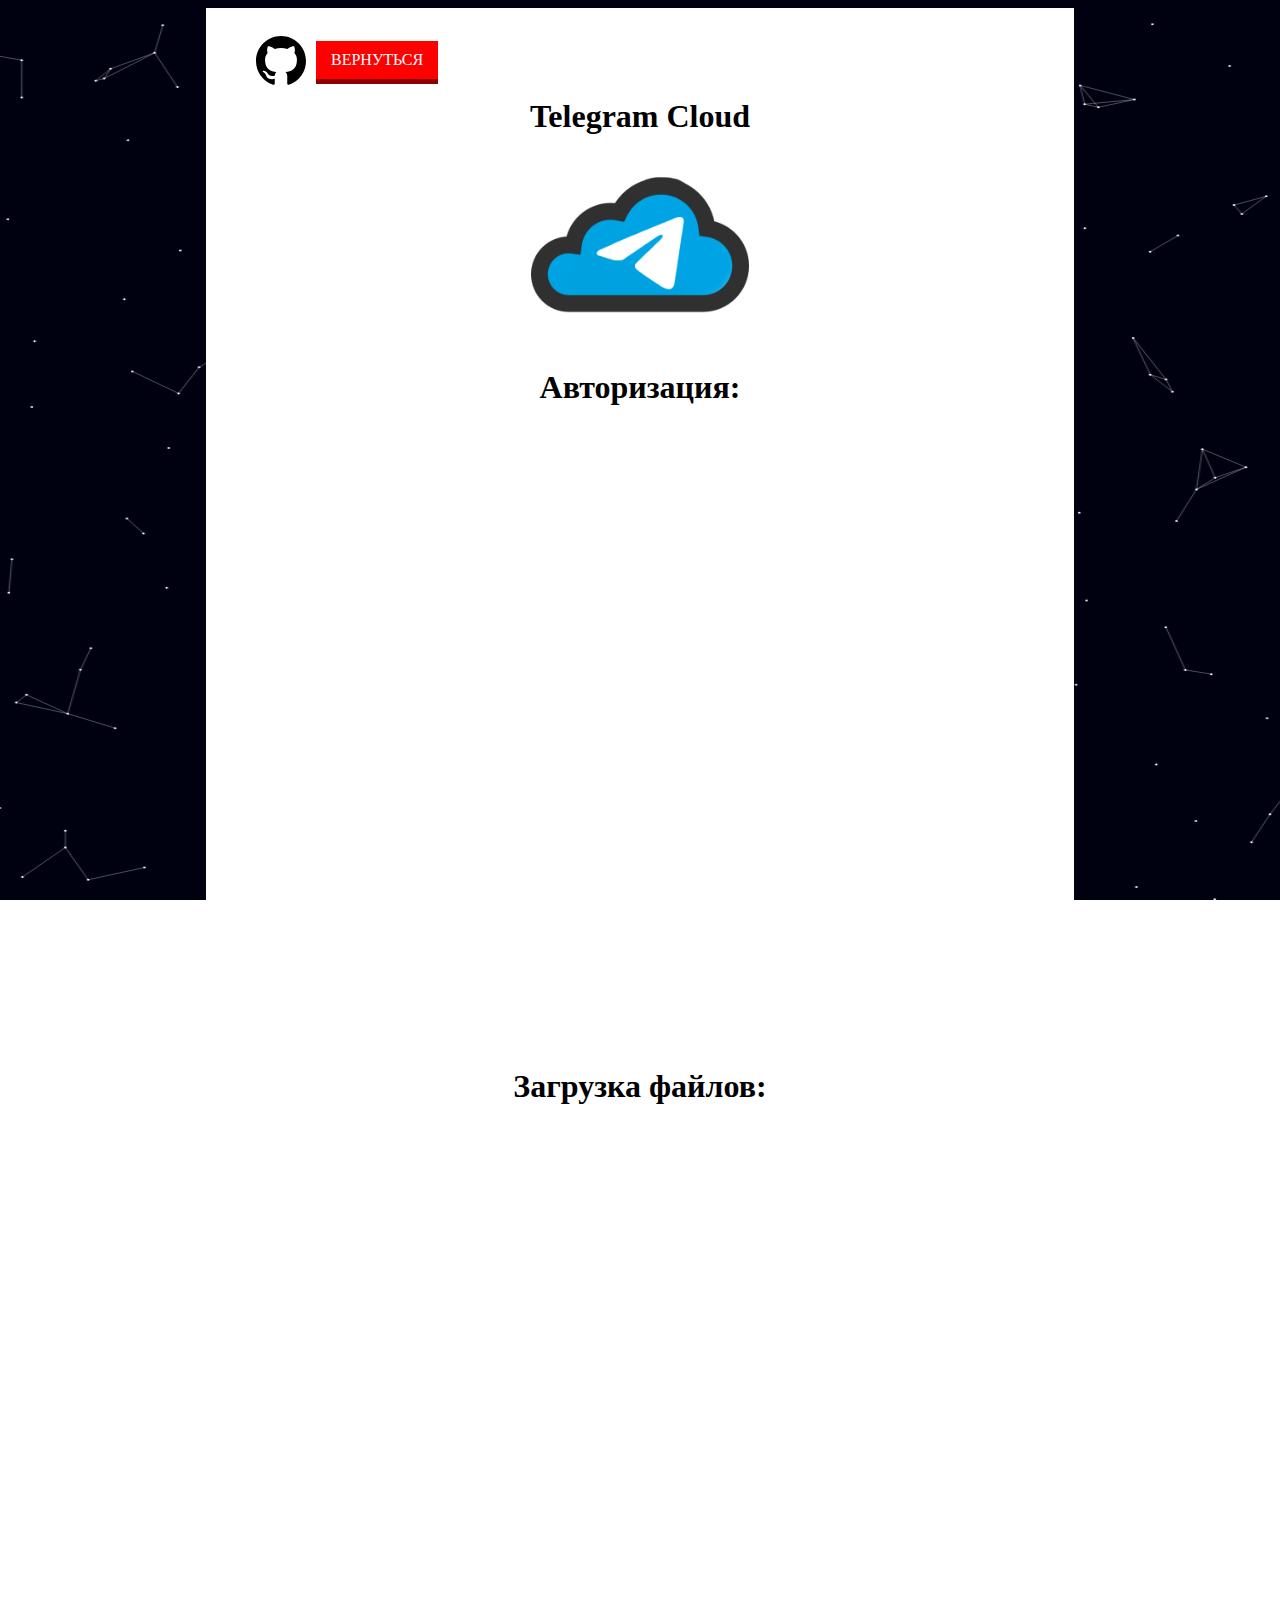
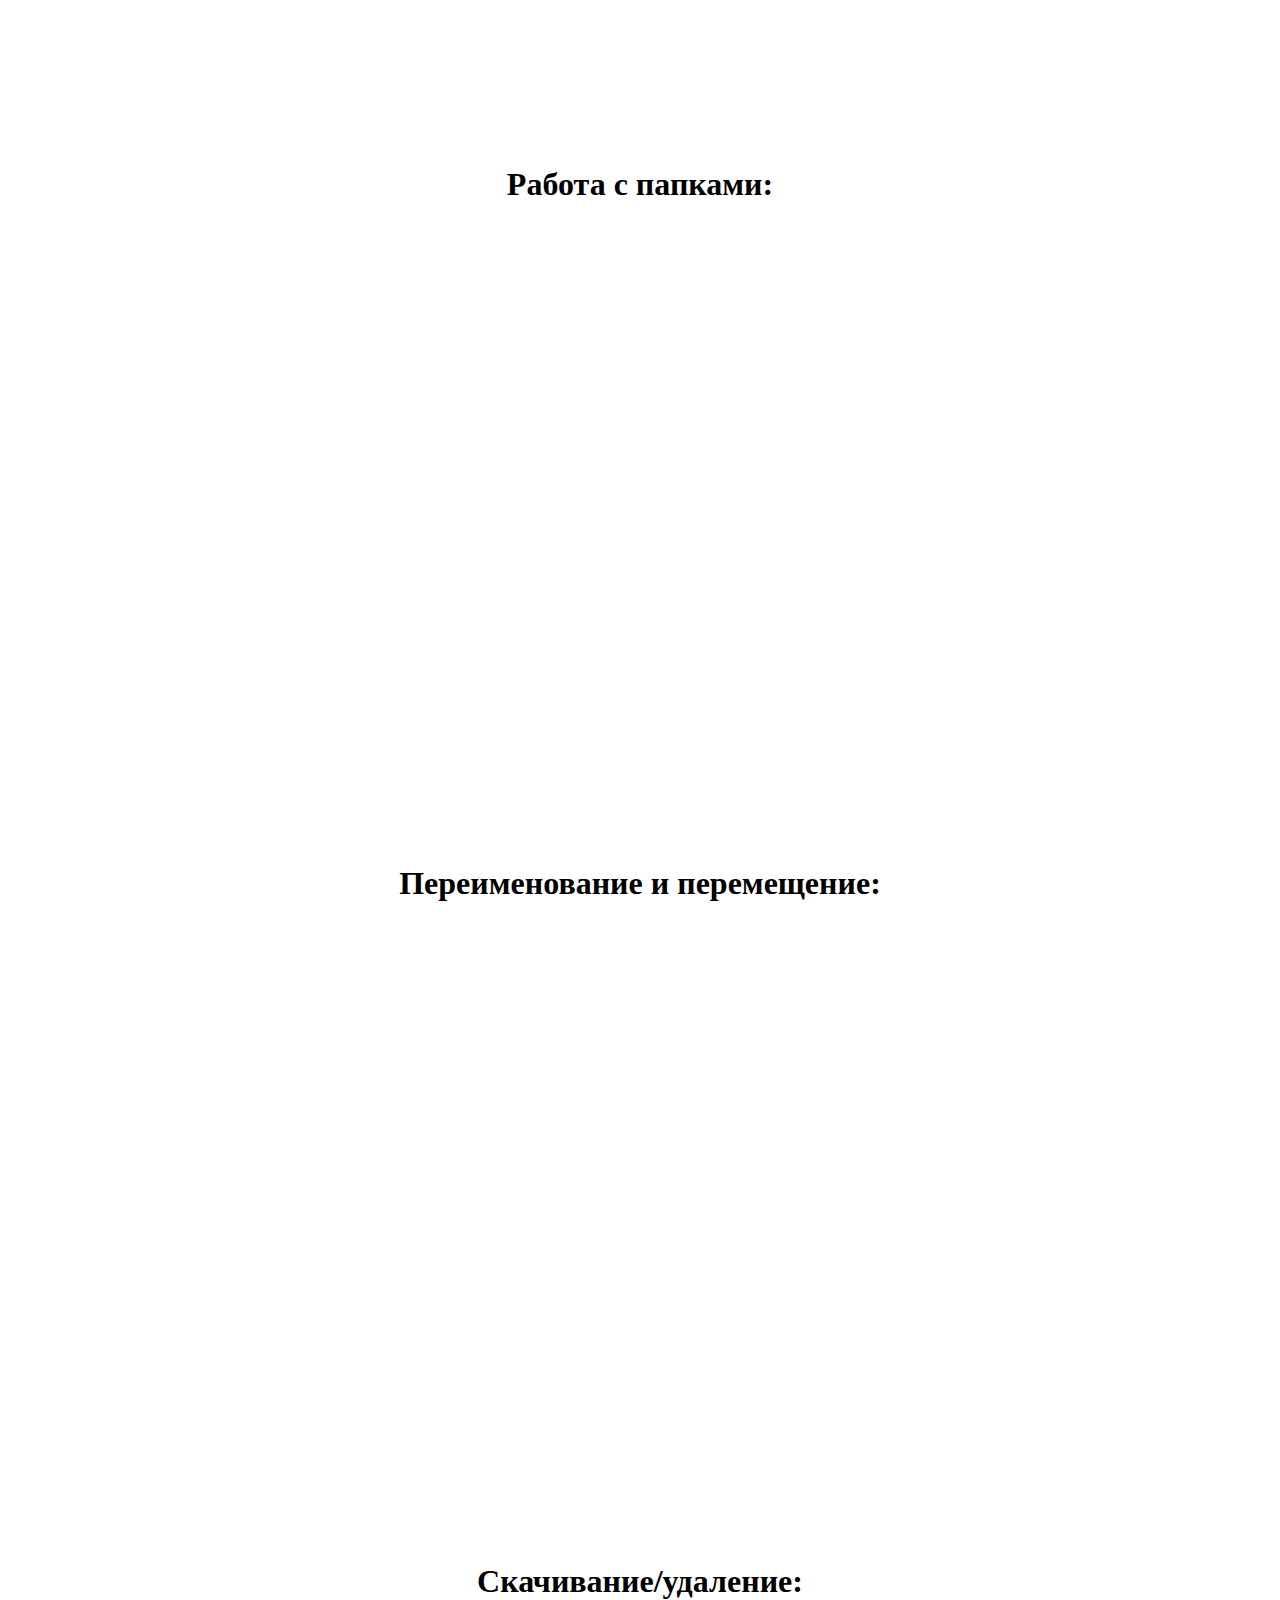
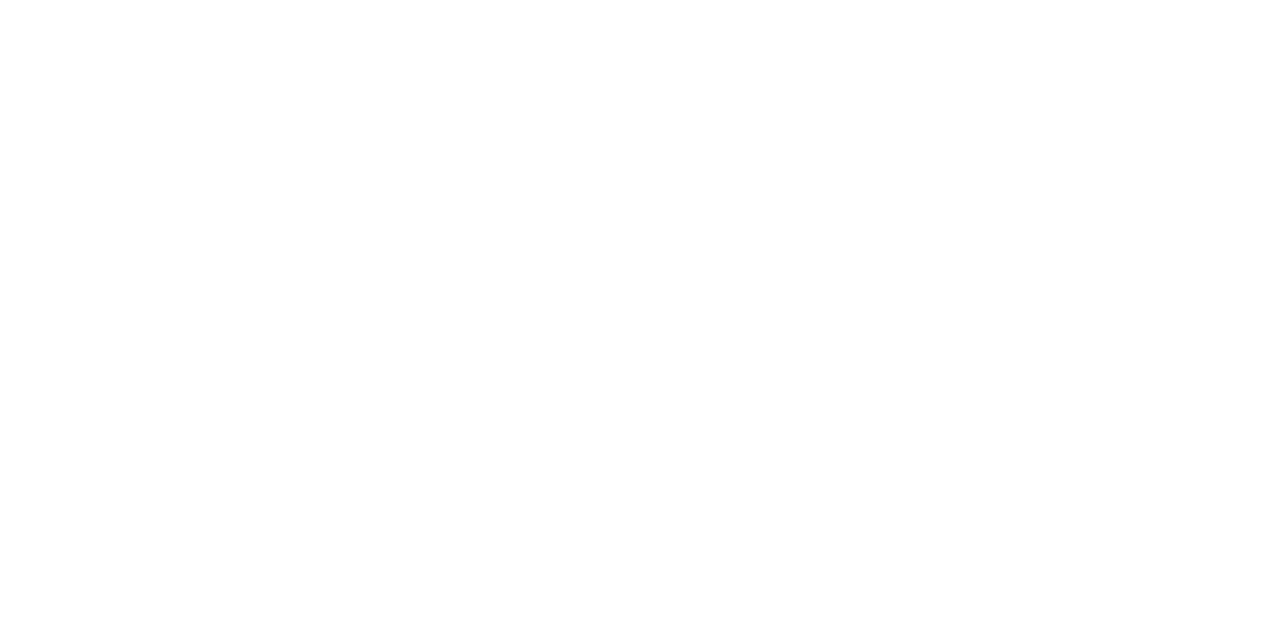
==== commit 7e1acff4: "Update index.html" ====
--- a/index.html
+++ b/index.html
@@ -46,13 +46,6 @@
 	</div>
 	</div>
 
-<script type="text/javascript">
-	var player1 = new Playerjs({id:"player1", file:"docs/Authorization_instructions.mp4"});
-	var player2 = new Playerjs({id:"player2", file:"docs/Upload_your_files.mp4"});
-	var player3 = new Playerjs({id:"player3", file:"docs/Работа с папками.mp4"});
-	var player4 = new Playerjs({id:"player4", file:"docs/Переименование и перемещение.mp4"});
-	var player5 = new Playerjs({id:"player5", file:"docs/Скачивание_удаление.mp4"});
-</script>
 <script src="docs/src/main.js" type="text/javascript"></script>
 </body>
 </html>
